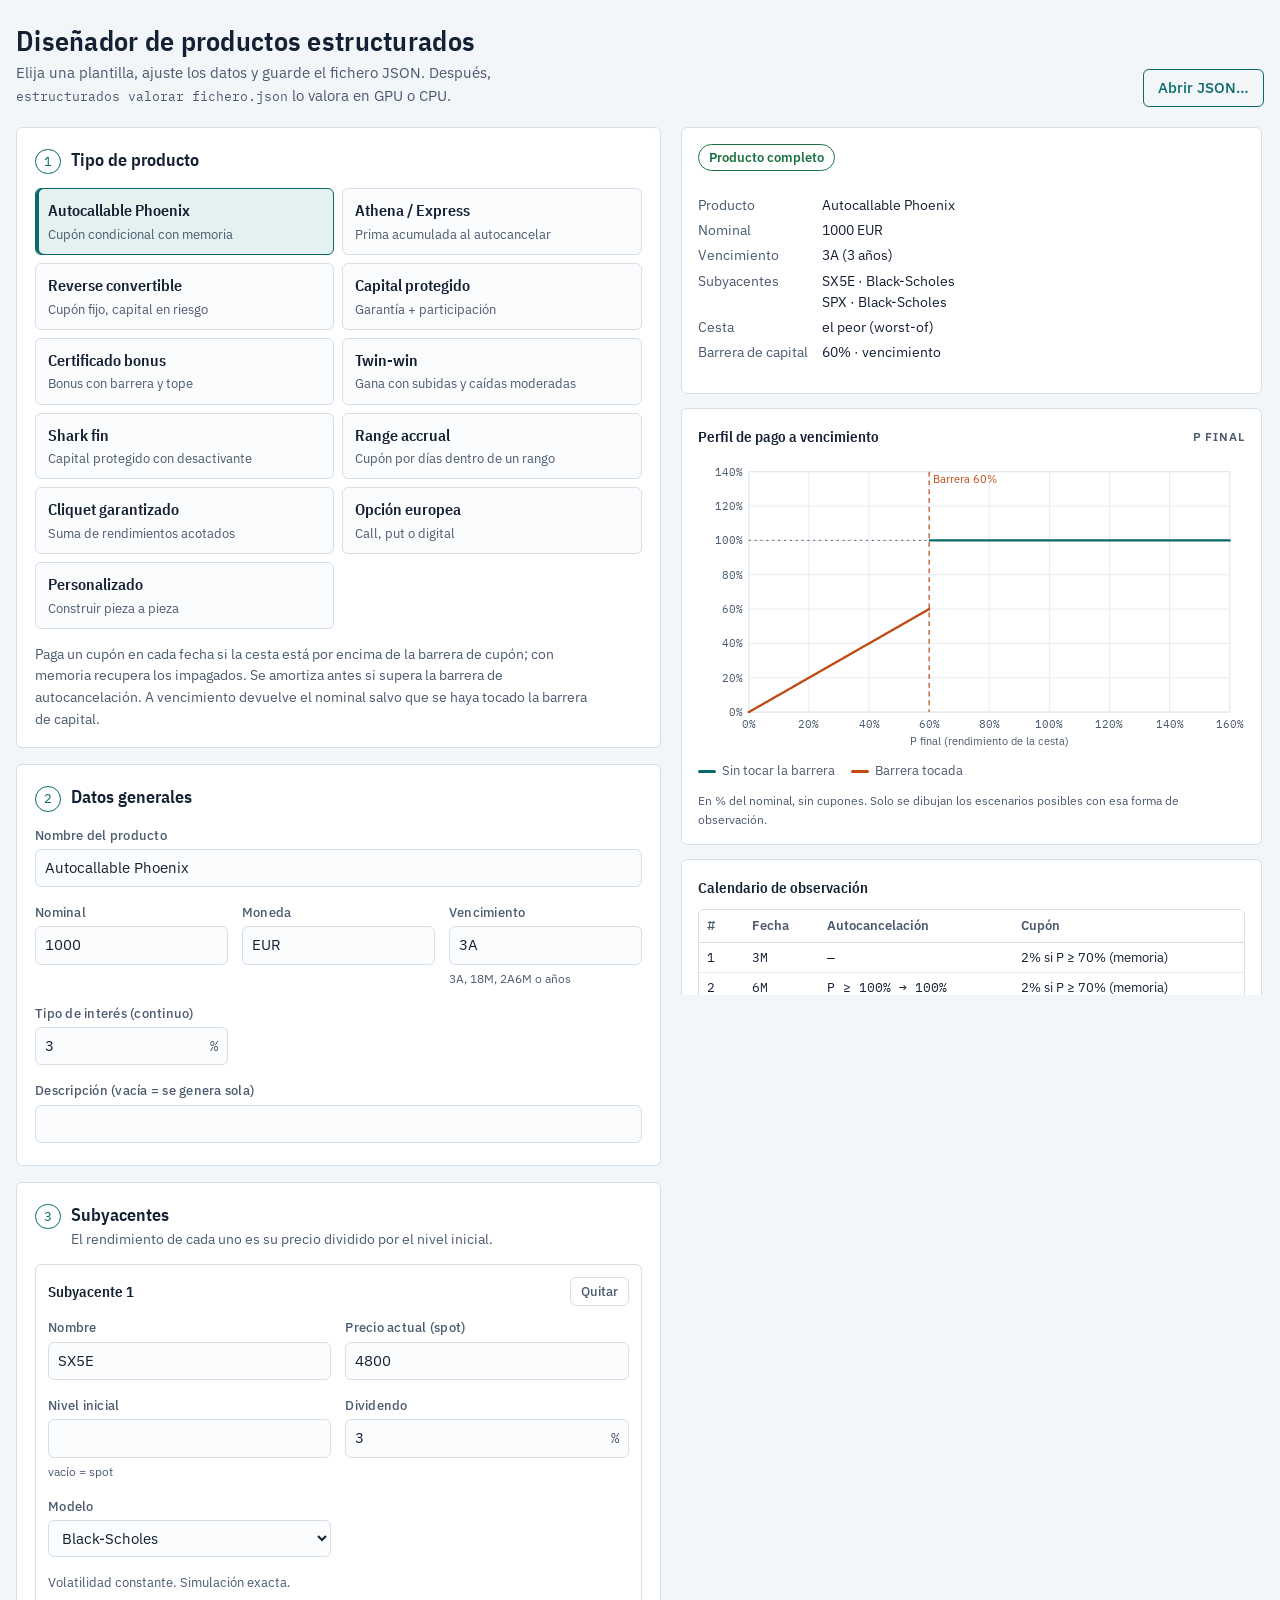
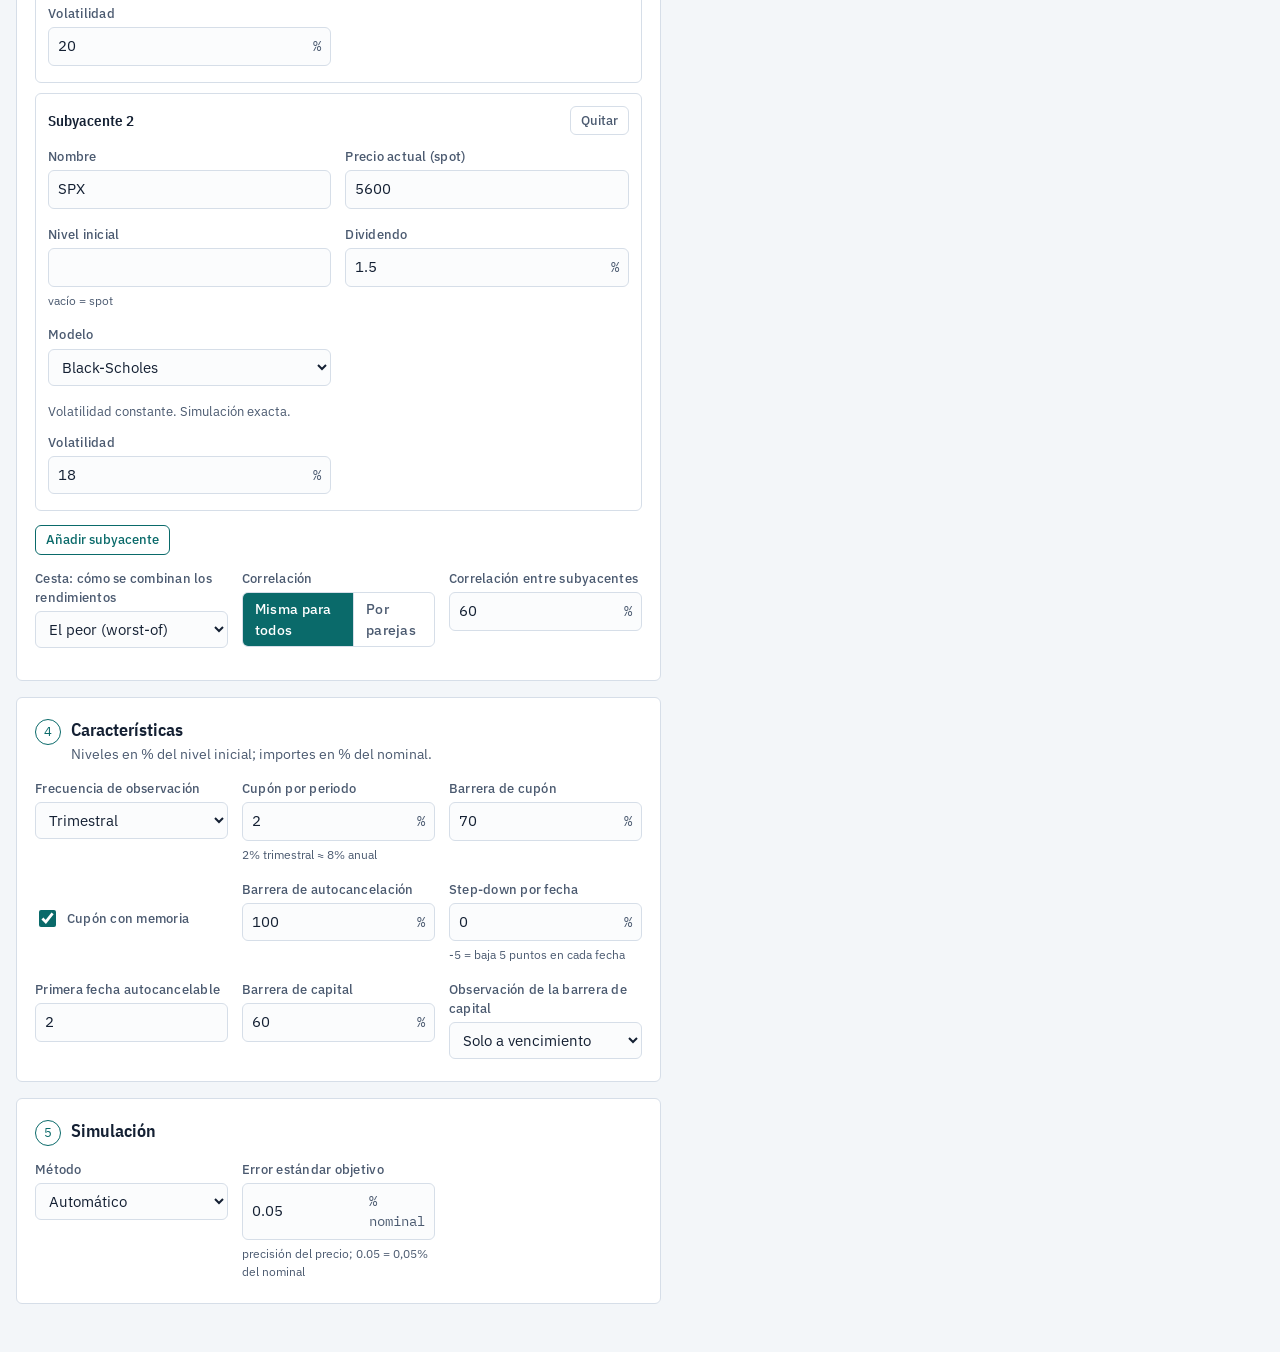
==== herramientas/disenador_productos.html @ 45f85f17 "Añade un diseñador visual de productos estructurados (HTML autocontenido) Formulario por pasos que g" ====
<!doctype html>
<html lang="es">
<head>
<meta charset="utf-8">
<meta name="viewport" content="width=device-width, initial-scale=1, viewport-fit=cover">
<title>Diseñador de estructurados</title>
<meta name="claude:viewport-fit-sides" content="cover">
<link rel="preconnect" href="https://fonts.googleapis.com">
<link rel="preconnect" href="https://fonts.gstatic.com" crossorigin>
<link rel="stylesheet" href="https://fonts.googleapis.com/css2?family=IBM+Plex+Mono:wght@400;500&family=IBM+Plex+Sans+Condensed:wght@500;600&family=IBM+Plex+Sans:ital,wght@0,400;0,500;0,600;1,400&display=swap">
<style>
/* Layout: mesa de estructuración — el formulario va por pasos a la izquierda y la
   ficha del producto (estado, perfil de pago, calendario, JSON) se mantiene fija a
   la derecha; en móvil la ficha queda debajo. */
:root {
  --papel: #f3f6f9;          /* fondo de la página */
  --hoja: #ffffff;           /* paneles */
  --campo: #fbfcfd;          /* fondo de los campos */
  --tinta: #142033;          /* texto principal */
  --tinta-2: #4b5a70;        /* texto secundario */
  --regla: #d6dee8;          /* bordes y líneas */
  --cuadricula: #e7ecf2;     /* papel milimetrado del gráfico */
  --acento: #0a6a6a;         /* verde petróleo: acciones y escenario protegido */
  --acento-suave: #e3f1f0;
  --acento-tinta: #ffffff;
  --tocada: #c24a12;         /* escenario con barrera tocada */
  --ok: #1d7344;
  --aviso: #8f5b00;
  --error: #b42318;
  --error-suave: #fdecea;
  --fuente-titulo: "IBM Plex Sans Condensed", "Arial Narrow", "Roboto Condensed", system-ui, sans-serif;
  --fuente-texto: "IBM Plex Sans", system-ui, -apple-system, "Segoe UI", Roboto, sans-serif;
  --fuente-datos: "IBM Plex Mono", ui-monospace, SFMono-Regular, Menlo, Consolas, monospace;
  --radio: 6px;
}
@media (prefers-color-scheme: dark) {
  :root:not([data-theme="light"]) {
    --papel: #0e141d; --hoja: #151d29; --campo: #111824; --tinta: #e4eaf2; --tinta-2: #9aa7b9;
    --regla: #283447; --cuadricula: #1d2735; --acento: #45b3aa; --acento-suave: #12302f; --acento-tinta: #062120;
    --tocada: #f0875a; --ok: #53c28b; --aviso: #e2aa45; --error: #f2786d; --error-suave: #3a1916;
    color-scheme: dark;
  }
}
:root[data-theme="dark"] {
  --papel: #0e141d; --hoja: #151d29; --campo: #111824; --tinta: #e4eaf2; --tinta-2: #9aa7b9;
  --regla: #283447; --cuadricula: #1d2735; --acento: #45b3aa; --acento-suave: #12302f; --acento-tinta: #062120;
  --tocada: #f0875a; --ok: #53c28b; --aviso: #e2aa45; --error: #f2786d; --error-suave: #3a1916;
  color-scheme: dark;
}

* { box-sizing: border-box; }
[hidden] { display: none !important; }
body {
  margin: 0;
  background: var(--papel);
  color: var(--tinta);
  font: 15px/1.5 var(--fuente-texto);
}
.marco {
  max-width: 1320px;
  margin: 0 auto;
  padding-block: 20px 48px;
  padding-left: max(16px, env(safe-area-inset-left, 0px));
  padding-right: max(16px, env(safe-area-inset-right, 0px));
}
h1, h2, h3 { font-family: var(--fuente-titulo); text-wrap: balance; margin: 0; }
h1 { font-size: 1.75rem; font-weight: 600; letter-spacing: 0.01em; }
h2 { font-size: 1.15rem; font-weight: 600; }
h3 { font-size: 0.95rem; font-weight: 600; }
p { margin: 0; }
a { color: var(--acento); }
button, input, select, textarea { font: inherit; color: inherit; }
:focus-visible { outline: 2px solid var(--acento); outline-offset: 2px; }

.cabecera { display: flex; flex-wrap: wrap; align-items: flex-end; justify-content: space-between; gap: 12px 24px; margin-bottom: 20px; }
.cabecera .lema { color: var(--tinta-2); max-width: 62ch; }
.cabecera .acciones { display: flex; flex-wrap: wrap; gap: 8px; }

.mesa { display: grid; grid-template-columns: minmax(0, 1.05fr) minmax(0, 0.95fr); gap: 20px; align-items: start; }
@media (max-width: 980px) { .mesa { grid-template-columns: minmax(0, 1fr); } }

/* ---------- Formulario ---------- */
.formulario { display: flex; flex-direction: column; gap: 16px; min-width: 0; }
.paso { background: var(--hoja); border: 1px solid var(--regla); border-radius: var(--radio); padding: 18px; display: flex; flex-direction: column; gap: 14px; min-width: 0; }
.paso > header { display: flex; align-items: baseline; gap: 10px; }
.paso .num { font-family: var(--fuente-datos); font-size: 0.8rem; color: var(--acento); border: 1px solid var(--acento); border-radius: 999px; min-width: 1.6rem; height: 1.6rem; display: inline-flex; align-items: center; justify-content: center; flex: none; }
.paso header p { color: var(--tinta-2); font-size: 0.88rem; }

.rejilla { display: grid; grid-template-columns: repeat(auto-fill, minmax(190px, 1fr)); gap: 12px 14px; }
.campo { display: flex; flex-direction: column; gap: 4px; min-width: 0; }
.campo label, .campo .etq { font-size: 0.8rem; font-weight: 500; color: var(--tinta-2); letter-spacing: 0.02em; }
.campo.ancho { grid-column: 1 / -1; }
.entrada { display: flex; align-items: stretch; border: 1px solid var(--regla); border-radius: var(--radio); background: var(--campo); }
.entrada:focus-within { border-color: var(--acento); }
.entrada input, .entrada select { border: 0; background: transparent; padding: 7px 9px; width: 100%; min-width: 0; outline: none; }
.entrada .sufijo { padding: 7px 9px 7px 0; color: var(--tinta-2); font-family: var(--fuente-datos); font-size: 0.85rem; display: flex; align-items: center; }
.entrada input { font-variant-numeric: tabular-nums; }
.campo.mal .entrada { border-color: var(--error); background: var(--error-suave); }
.campo .ayuda { font-size: 0.78rem; color: var(--tinta-2); }
.campo .fallo { font-size: 0.78rem; color: var(--error); }
textarea { border: 1px solid var(--regla); border-radius: var(--radio); background: var(--campo); padding: 7px 9px; resize: vertical; min-height: 3.2em; width: 100%; }
.casilla { display: flex; align-items: center; gap: 8px; font-size: 0.9rem; padding-top: 4px; }
.casilla input { width: 1.05rem; height: 1.05rem; accent-color: var(--acento); }

/* selector de plantillas */
.plantillas { display: grid; grid-template-columns: repeat(auto-fill, minmax(200px, 1fr)); gap: 8px; }
.plantilla { position: relative; display: flex; flex-direction: column; gap: 2px; padding: 10px 12px; border: 1px solid var(--regla); border-radius: var(--radio); background: var(--campo); cursor: pointer; }
.plantilla input { position: absolute; opacity: 0; pointer-events: none; }
.plantilla strong { font-family: var(--fuente-titulo); font-weight: 600; font-size: 0.98rem; }
.plantilla span { font-size: 0.8rem; color: var(--tinta-2); }
.plantilla:has(input:checked) { border-color: var(--acento); background: var(--acento-suave); box-shadow: inset 3px 0 0 var(--acento); }
.plantilla:has(input:focus-visible) { outline: 2px solid var(--acento); outline-offset: 2px; }
.descripcion-plantilla { font-size: 0.9rem; color: var(--tinta-2); max-width: 70ch; }

/* subyacentes */
.subyacente { border: 1px solid var(--regla); border-radius: var(--radio); padding: 12px; display: flex; flex-direction: column; gap: 12px; }
.subyacente > .titulo { display: flex; align-items: center; justify-content: space-between; gap: 8px; }
.subyacente .modelo-desc { font-size: 0.8rem; color: var(--tinta-2); }
.lista { display: flex; flex-direction: column; gap: 10px; }
.matriz { overflow-x: auto; }
.matriz table { border-collapse: collapse; font-size: 0.85rem; }
.matriz th, .matriz td { padding: 4px 6px; text-align: center; font-family: var(--fuente-datos); font-weight: 400; }
.matriz th { color: var(--tinta-2); }
.matriz input { width: 4.8rem; text-align: right; border: 1px solid var(--regla); border-radius: var(--radio); background: var(--campo); padding: 4px 6px; font-variant-numeric: tabular-nums; }
.matriz td.diag { color: var(--tinta-2); }
.segmentos { display: inline-flex; border: 1px solid var(--regla); border-radius: var(--radio); overflow: hidden; }
.segmentos label { padding: 6px 12px; font-size: 0.85rem; cursor: pointer; border-right: 1px solid var(--regla); }
.segmentos label:last-child { border-right: 0; }
.segmentos input { position: absolute; opacity: 0; pointer-events: none; }
.segmentos label:has(input:checked) { background: var(--acento); color: var(--acento-tinta); }
.segmentos label:has(input:focus-visible) { outline: 2px solid var(--acento); outline-offset: -2px; }

.bloque-pers { border: 1px dashed var(--regla); border-radius: var(--radio); padding: 12px; display: flex; flex-direction: column; gap: 10px; }
.bloque-pers > .titulo { display: flex; justify-content: space-between; align-items: center; gap: 8px; }

/* botones */
.boton { display: inline-flex; align-items: center; gap: 6px; padding: 7px 14px; border-radius: var(--radio); border: 1px solid var(--acento); background: var(--acento); color: var(--acento-tinta); font-weight: 500; cursor: pointer; }
.boton:hover { filter: brightness(1.08); }
.boton.secundario { background: transparent; color: var(--acento); }
.boton.pequeno { padding: 4px 10px; font-size: 0.82rem; }
.boton.quitar { border-color: var(--regla); background: transparent; color: var(--tinta-2); }
.boton.quitar:hover { color: var(--error); border-color: var(--error); }
.boton:disabled { opacity: 0.45; cursor: not-allowed; }

/* ---------- Ficha ---------- */
.ficha { position: sticky; top: calc(env(safe-area-inset-top, 0px) + 16px); display: flex; flex-direction: column; gap: 14px; min-width: 0; max-height: calc(100vh - 32px); overflow-y: auto; padding-right: 2px; }
@media (max-width: 980px) { .ficha { position: static; max-height: none; overflow: visible; } }
.panel { background: var(--hoja); border: 1px solid var(--regla); border-radius: var(--radio); padding: 16px; display: flex; flex-direction: column; gap: 10px; min-width: 0; }
.estado { display: flex; align-items: flex-start; gap: 10px; }
.chip { display: inline-flex; align-items: center; gap: 6px; border-radius: 999px; padding: 3px 10px; font-size: 0.8rem; font-weight: 600; white-space: nowrap; border: 1px solid currentColor; }
.chip.ok { color: var(--ok); }
.chip.mal { color: var(--error); }
.estado ul { margin: 6px 0 0; padding-left: 18px; font-size: 0.85rem; color: var(--error); }
.estado ul.avisos { color: var(--aviso); }
.resumen { display: grid; grid-template-columns: auto minmax(0, 1fr); gap: 4px 14px; font-size: 0.88rem; }
.resumen dt { color: var(--tinta-2); }
.resumen dd { margin: 0; min-width: 0; overflow-wrap: anywhere; }
.etiqueta-mini { font-size: 0.72rem; letter-spacing: 0.08em; text-transform: uppercase; color: var(--tinta-2); font-weight: 600; }
.leyenda { display: flex; flex-wrap: wrap; gap: 6px 16px; font-size: 0.82rem; color: var(--tinta-2); }
.leyenda i { display: inline-block; width: 18px; height: 3px; border-radius: 2px; vertical-align: middle; margin-right: 6px; }
.grafico svg { width: 100%; height: auto; display: block; }
.nota { font-size: 0.78rem; color: var(--tinta-2); }
.tabla { overflow-x: auto; max-height: 300px; overflow-y: auto; border: 1px solid var(--regla); border-radius: var(--radio); }
.tabla table { border-collapse: collapse; width: 100%; font-size: 0.82rem; }
.tabla th { position: sticky; top: 0; background: var(--hoja); text-align: left; font-weight: 600; color: var(--tinta-2); padding: 6px 8px; border-bottom: 1px solid var(--regla); white-space: nowrap; }
.tabla td { padding: 5px 8px; border-bottom: 1px solid var(--cuadricula); font-variant-numeric: tabular-nums; white-space: nowrap; }
.tabla td.num { font-family: var(--fuente-datos); }
.json-cab { display: flex; flex-wrap: wrap; justify-content: space-between; align-items: center; gap: 8px; }
.json-cab .acciones { display: flex; flex-wrap: wrap; gap: 6px; }
pre.json { margin: 0; max-height: 360px; overflow: auto; background: var(--campo); border: 1px solid var(--regla); border-radius: var(--radio); padding: 10px 12px; font: 0.78rem/1.5 var(--fuente-datos); white-space: pre; }
.aviso-accion { font-size: 0.82rem; min-height: 1.2em; }
.aviso-accion.ok { color: var(--ok); }
.aviso-accion.mal { color: var(--error); }
code { font-family: var(--fuente-datos); font-size: 0.88em; }
@media (prefers-reduced-motion: no-preference) { .boton { transition: filter 0.15s; } }
</style>
</head>
<body>
<div class="marco">
  <header class="cabecera">
    <div>
      <h1>Diseñador de productos estructurados</h1>
      <p class="lema">Elija una plantilla, ajuste los datos y guarde el fichero JSON. Después, <code>estructurados valorar fichero.json</code> lo valora en GPU o CPU.</p>
    </div>
    <div class="acciones">
      <label class="boton secundario" for="importar">Abrir JSON…</label>
      <input id="importar" type="file" accept=".json,application/json" hidden>
    </div>
  </header>

  <main class="mesa">
    <form class="formulario" id="formulario" novalidate>
      <section class="paso" aria-labelledby="t-paso1">
        <header><span class="num">1</span><div><h2 id="t-paso1">Tipo de producto</h2></div></header>
        <div class="plantillas" id="plantillas" role="radiogroup" aria-labelledby="t-paso1"></div>
        <p class="descripcion-plantilla" id="descripcion-plantilla"></p>
      </section>

      <section class="paso" aria-labelledby="t-paso2">
        <header><span class="num">2</span><div><h2 id="t-paso2">Datos generales</h2></div></header>
        <div class="rejilla" id="general"></div>
      </section>

      <section class="paso" aria-labelledby="t-paso3">
        <header><span class="num">3</span><div><h2 id="t-paso3">Subyacentes</h2><p>El rendimiento de cada uno es su precio dividido por el nivel inicial.</p></div></header>
        <div class="lista" id="subyacentes"></div>
        <div><button type="button" class="boton secundario pequeno" id="anadir-subyacente">Añadir subyacente</button></div>
        <div id="correlacion" class="lista"></div>
      </section>

      <section class="paso" aria-labelledby="t-paso4">
        <header><span class="num">4</span><div><h2 id="t-paso4">Características</h2><p id="t-paso4-sub">Niveles en % del nivel inicial; importes en % del nominal.</p></div></header>
        <div id="caracteristicas" class="lista"></div>
      </section>

      <section class="paso" aria-labelledby="t-paso5">
        <header><span class="num">5</span><div><h2 id="t-paso5">Simulación</h2></div></header>
        <div class="rejilla" id="simulacion"></div>
      </section>
    </form>

    <aside class="ficha" aria-label="Ficha del producto">
      <section class="panel">
        <div class="estado" id="estado"></div>
        <dl class="resumen" id="resumen"></dl>
      </section>
      <section class="panel grafico">
        <div class="json-cab"><h3>Perfil de pago a vencimiento</h3><span class="etiqueta-mini" id="eje-p">P final</span></div>
        <div id="perfil"></div>
        <div class="leyenda" id="leyenda"></div>
        <p class="nota" id="nota-perfil"></p>
      </section>
      <section class="panel">
        <h3>Calendario de observación</h3>
        <div class="tabla" id="calendario"></div>
      </section>
      <section class="panel">
        <div class="json-cab">
          <h3>Fichero del producto</h3>
          <div class="acciones">
            <button type="button" class="boton pequeno" id="guardar">Guardar .json</button>
            <button type="button" class="boton secundario pequeno" id="copiar">Copiar</button>
          </div>
        </div>
        <p class="aviso-accion" id="aviso-accion" role="status"></p>
        <pre class="json" id="json" tabindex="0" aria-label="Contenido JSON del producto"></pre>
      </section>
    </aside>
  </main>
</div>

<script>
(() => {
'use strict';

// ======================================================================
// Utilidades
// ======================================================================
const $ = (s, r = document) => r.querySelector(s);
const esc = s => String(s).replace(/[&<>"']/g, c => ({'&':'&amp;','<':'&lt;','>':'&gt;','"':'&quot;',"'":'&#39;'}[c]));
function num(x) {                       // número legible sin ceros sobrantes
  if (!Number.isFinite(x)) return '';
  const r = Math.round(x * 1e8) / 1e8;
  return String(Object.is(r, -0) ? 0 : r);
}
const pct = x => num(x) + '%';         // 70 -> "70%"
function leerNumero(txt) {             // admite coma decimal
  const s = String(txt ?? '').trim().replace(/\s/g, '').replace(',', '.');
  if (!/^[-+]?(\d+\.?\d*|\.\d+)(e[-+]?\d+)?$/i.test(s)) return NaN;
  return parseFloat(s);
}
function leerPlazo(txt) {               // "3A", "18M", "2A6M", "26S", "90D" o años
  const s = String(txt ?? '').trim().toLowerCase().replace(',', '.');
  if (!s) return NaN;
  const n = leerNumero(s);
  if (Number.isFinite(n)) return n;
  const re = /(\d+(?:\.\d+)?)\s*([a-zñ]+)/g;
  let total = 0, m, consumido = '';
  while ((m = re.exec(s)) !== null) {
    const v = parseFloat(m[1]), u = m[2][0];
    if (u === 'a' || u === 'y') total += v;
    else if (u === 'm') total += v / 12;
    else if (u === 's' || u === 'w') total += v * 7 / 365;
    else if (u === 'd') total += v / 365;
    else return NaN;
    consumido += m[0];
  }
  if (consumido.replace(/\s/g, '') !== s.replace(/\s/g, '')) return NaN;
  return total > 0 ? total : NaN;
}
function etiquetaPlazo(t) {
  const meses = t * 12, m = Math.round(meses);
  if (Math.abs(meses - m) < 1e-6 && m > 0) {
    const a = Math.floor(m / 12), r = m % 12;
    return (a ? a + 'A' : '') + (r ? r + 'M' : '');
  }
  return 't=' + num(Math.round(t * 1e4) / 1e4);
}
const FRECUENCIAS = [['mensual', 12], ['bimestral', 6], ['trimestral', 4], ['cuatrimestral', 3], ['semestral', 2], ['anual', 1]];
const frecuenciaPorAnio = f => (FRECUENCIAS.find(x => x[0] === f) || [null, 0])[1];
const OBSERVACIONES = [
  ['vencimiento', 'Solo a vencimiento'],
  ['fechas', 'En cada fecha de observación'],
  ['diaria', 'Diaria (cierres)'],
  ['continua', 'Continua (americana)'],
];
function nombreFichero(nombre) {
  const s = String(nombre || 'producto').normalize('NFD').replace(/[̀-ͯ]/g, '')
    .toLowerCase().replace(/[^a-z0-9]+/g, '_').replace(/^_+|_+$/g, '').slice(0, 60);
  return (s || 'producto') + '.json';
}

// ======================================================================
// Catálogo de modelos (mismo que `estructurados modelos`)
// ======================================================================
const MODELOS = [
  { clave: 'black_scholes', nombre: 'Black-Scholes', desc: 'Volatilidad constante. Simulación exacta.',
    params: [{ k: 'volatilidad', t: 'Volatilidad', pct: true, def: 20, min: 0, max: 500 }] },
  { clave: 'heston', nombre: 'Heston', desc: 'Volatilidad estocástica con reversión a la media (sonrisa y skew).',
    params: [
      { k: 'vol_inicial', t: 'Volatilidad inicial √v0', pct: true, def: 20, min: 0, max: 500 },
      { k: 'kappa', t: 'Reversión κ', def: 1.5, min: 0, max: 50, abierto: true },
      { k: 'vol_largo_plazo', t: 'Volatilidad de largo plazo √θ', pct: true, def: 20, min: 0, max: 500, abierto: true },
      { k: 'xi', t: 'Vol de la varianza ξ', def: 0.5, min: 0, max: 10, abierto: true },
      { k: 'rho', t: 'Correlación precio-vol ρ', def: -0.7, min: -1, max: 1 }] },
  { clave: 'merton', nombre: 'Merton', desc: 'Black-Scholes más saltos lognormales (caídas bruscas). Simulación exacta.',
    params: [
      { k: 'volatilidad', t: 'Volatilidad difusiva', pct: true, def: 15, min: 0, max: 500 },
      { k: 'lambda', t: 'Saltos por año λ', def: 0.5, min: 0, max: 100 },
      { k: 'media_salto', t: 'Media del log-salto', def: -0.1, min: -5, max: 5, ayuda: '-0.10 ≈ caída media del 9.5%' },
      { k: 'vol_salto', t: 'Desv. típica del log-salto', def: 0.15, min: 0, max: 5 }] },
  { clave: 'bates', nombre: 'Bates', desc: 'Heston más saltos de Merton.',
    params: [
      { k: 'vol_inicial', t: 'Volatilidad inicial √v0', pct: true, def: 20, min: 0, max: 500 },
      { k: 'kappa', t: 'Reversión κ', def: 1.5, min: 0, max: 50, abierto: true },
      { k: 'vol_largo_plazo', t: 'Volatilidad de largo plazo √θ', pct: true, def: 20, min: 0, max: 500, abierto: true },
      { k: 'xi', t: 'Vol de la varianza ξ', def: 0.5, min: 0, max: 10, abierto: true },
      { k: 'rho', t: 'Correlación precio-vol ρ', def: -0.7, min: -1, max: 1 },
      { k: 'lambda', t: 'Saltos por año λ', def: 0.5, min: 0, max: 100 },
      { k: 'media_salto', t: 'Media del log-salto', def: -0.1, min: -5, max: 5 },
      { k: 'vol_salto', t: 'Desv. típica del log-salto', def: 0.15, min: 0, max: 5 }] },
  { clave: 'vol_local', nombre: 'Volatilidad local', desc: 'σ(S,t) = σ0·e^(-αt)·(S/S0)^(β-1): β<1 da skew (tipo CEV).',
    params: [
      { k: 'sigma0', t: 'Volatilidad en el spot σ0', pct: true, def: 20, min: 0, max: 500, abierto: true },
      { k: 'alpha', t: 'Decaimiento temporal α', def: 0, min: -10, max: 10 },
      { k: 'beta', t: 'Elasticidad β', def: 0.7, min: -2, max: 3, ayuda: '1 = Black-Scholes' }] },
  { clave: 'sabr', nombre: 'SABR', desc: 'Volatilidad estocástica con elasticidad β, sobre el forward.',
    params: [
      { k: 'alpha', t: 'Volatilidad inicial α', pct: true, def: 20, min: 0, max: 500, abierto: true },
      { k: 'beta', t: 'Elasticidad β', def: 0.7, min: 0, max: 1 },
      { k: 'nu', t: 'Vol de la vol ν', def: 0.4, min: 0, max: 10 },
      { k: 'rho', t: 'Correlación precio-vol ρ', def: -0.5, min: -1, max: 1 }] },
  { clave: 'nig', nombre: 'NIG', desc: 'Lévy de saltos puros: colas gruesas y asimetría. Simulación exacta.',
    params: [
      { k: 'sigma', t: 'Volatilidad σ', pct: true, def: 20, min: 0, max: 500, abierto: true },
      { k: 'theta', t: 'Asimetría θ', def: -0.1, min: -5, max: 5, ayuda: 'negativa = skew bajista' },
      { k: 'kappa', t: 'Curtosis κ', def: 0.2, min: 0, max: 20, abierto: true }] },
];
const modelo = clave => MODELOS.find(m => m.clave === clave) || MODELOS[0];
function paramsPorDefecto(clave, vol) {
  const p = {};
  for (const d of modelo(clave).params) p[d.k] = (d.pct && vol != null && /vol|sigma|alpha/.test(d.k) && d.k !== 'vol_largo_plazo') ? vol : d.def;
  return p;
}

// ======================================================================
// Plantillas (mismas que `estructurados plantillas`)
// ======================================================================
const DOS = [{ nombre: 'SX5E', spot: 4800, div: 3, vol: 20 }, { nombre: 'SPX', spot: 5600, div: 1.5, vol: 18 }];
const UNO = [{ nombre: 'SX5E', spot: 4800, div: 3, vol: 20 }];
const capital = (imp = 100, cond) => cond ? { tipo: 'fijo', importe: pct(imp), condicion: cond } : { tipo: 'fijo', importe: pct(imp) };
const perdida = (strike, conBarrera) => conBarrera
  ? { tipo: 'put_vendida', strike: pct(strike), condicion: 'barrera_tocada' }
  : { tipo: 'put_vendida', strike: pct(strike) };

const PLANTILLAS = [
  { id: 'phoenix', titulo: 'Autocallable Phoenix', sub: 'Cupón condicional con memoria', subs: DOS, venc: '3A',
    desc: 'Paga un cupón en cada fecha si la cesta está por encima de la barrera de cupón; con memoria recupera los impagados. Se amortiza antes si supera la barrera de autocancelación. A vencimiento devuelve el nominal salvo que se haya tocado la barrera de capital.',
    preguntas: [
      { k: 'frecuencia', t: 'Frecuencia de observación', tipo: 'frec', def: 'trimestral' },
      { k: 'cupon', t: 'Cupón por periodo', tipo: 'pct', def: 2, min: 0, max: 100, ayuda: '2% trimestral ≈ 8% anual' },
      { k: 'barrera_cupon', t: 'Barrera de cupón', tipo: 'pct', def: 70, min: 0, max: 1000, abierto: true },
      { k: 'memoria', t: 'Cupón con memoria', tipo: 'sino', def: true },
      { k: 'barrera_autocall', t: 'Barrera de autocancelación', tipo: 'pct', def: 100, min: 0, max: 1000, abierto: true },
      { k: 'escalon', t: 'Step-down por fecha', tipo: 'pct', def: 0, min: -100, max: 100, ayuda: '-5 = baja 5 puntos en cada fecha' },
      { k: 'desde', t: 'Primera fecha autocancelable', tipo: 'entero', def: 2, min: 1 },
      { k: 'barrera_capital', t: 'Barrera de capital', tipo: 'pct', def: 60, min: 0, max: 1000, abierto: true },
      { k: 'obs_capital', t: 'Observación de la barrera de capital', tipo: 'obs', def: 'vencimiento' }],
    construir: r => ({
      observaciones: { frecuencia: r.frecuencia },
      cupones: { tipo: 'condicional', importe: pct(r.cupon), barrera: pct(r.barrera_cupon), memoria: r.memoria },
      autocancelacion: Object.assign({ barrera: pct(r.barrera_autocall) }, r.escalon ? { escalon: pct(r.escalon) } : {}, { desde: r.desde }),
      barrera_capital: { nivel: pct(r.barrera_capital), observacion: r.obs_capital },
      amortizacion_final: [capital(), perdida(100, true)] }),
    describir: r => `Cupón condicional del ${pct(r.cupon)} ${r.frecuencia} (barrera ${pct(r.barrera_cupon)}, ${r.memoria ? 'con' : 'sin'} memoria); autocancelable si P ≥ ${pct(r.barrera_autocall)} desde la observación ${r.desde}; barrera de capital del ${pct(r.barrera_capital)} (${r.obs_capital}).` },
  { id: 'athena', titulo: 'Athena / Express', sub: 'Prima acumulada al autocancelar', subs: DOS, venc: '3A',
    desc: 'Sin cupones periódicos: si en una fecha la cesta supera la barrera de autocancelación, amortiza el nominal más una prima por cada periodo transcurrido. A vencimiento, como el Phoenix.',
    preguntas: [
      { k: 'frecuencia', t: 'Frecuencia de observación', tipo: 'frec', def: 'semestral' },
      { k: 'prima', t: 'Prima por periodo transcurrido', tipo: 'pct', def: 4, min: 0, max: 100 },
      { k: 'barrera_autocall', t: 'Barrera de autocancelación', tipo: 'pct', def: 100, min: 0, max: 1000, abierto: true },
      { k: 'escalon', t: 'Step-down por fecha', tipo: 'pct', def: 0, min: -100, max: 100 },
      { k: 'desde', t: 'Primera fecha autocancelable', tipo: 'entero', def: 1, min: 1 },
      { k: 'barrera_capital', t: 'Barrera de capital', tipo: 'pct', def: 60, min: 0, max: 1000, abierto: true },
      { k: 'obs_capital', t: 'Observación de la barrera de capital', tipo: 'obs', def: 'vencimiento' }],
    construir: r => ({
      observaciones: { frecuencia: r.frecuencia },
      autocancelacion: Object.assign({ barrera: pct(r.barrera_autocall) }, r.escalon ? { escalon: pct(r.escalon) } : {},
        { desde: r.desde, prima: pct(r.prima), acumulativa: true }),
      barrera_capital: { nivel: pct(r.barrera_capital), observacion: r.obs_capital },
      amortizacion_final: [capital(), perdida(100, true)] }),
    describir: r => `Autocancelable ${r.frecuencia} si P ≥ ${pct(r.barrera_autocall)} pagando una prima acumulada del ${pct(r.prima)} por periodo; barrera de capital del ${pct(r.barrera_capital)} (${r.obs_capital}).` },
  { id: 'reverse_convertible', titulo: 'Reverse convertible', sub: 'Cupón fijo, capital en riesgo', subs: UNO, venc: '1A',
    desc: 'Cupón fijo pase lo que pase. A vencimiento devuelve el nominal si no se ha tocado la barrera (o si no hay barrera y P está sobre el strike); si no, se recibe P/strike del nominal.',
    preguntas: [
      { k: 'frecuencia', t: 'Frecuencia de pago del cupón', tipo: 'frec', def: 'anual' },
      { k: 'tasa', t: 'Cupón fijo anual', tipo: 'pct', def: 8, min: 0, max: 100 },
      { k: 'strike', t: 'Strike', tipo: 'pct', def: 100, min: 0, max: 1000, abierto: true },
      { k: 'con_barrera', t: 'Con barrera de capital', tipo: 'sino', def: true },
      { k: 'barrera', t: 'Barrera de capital', tipo: 'pct', def: 70, min: 0, max: 1000, abierto: true, si: r => r.con_barrera },
      { k: 'obs', t: 'Observación de la barrera', tipo: 'obs', def: 'continua', si: r => r.con_barrera }],
    construir: r => Object.assign(
      { observaciones: { frecuencia: r.frecuencia }, cupones: { tipo: 'fijo', tasa_anual: pct(r.tasa) } },
      r.con_barrera ? { barrera_capital: { nivel: pct(r.barrera), observacion: r.obs } } : {},
      { amortizacion_final: [capital(), perdida(r.strike, r.con_barrera)] }),
    describir: r => `Cupón fijo del ${pct(r.tasa)} anual pagadero de forma ${r.frecuencia}; ` + (r.con_barrera
      ? `si se toca la barrera del ${pct(r.barrera)} (${r.obs}) se recibe P/strike del nominal (strike ${pct(r.strike)}).`
      : `a vencimiento se recibe min(100%, P/strike) del nominal (strike ${pct(r.strike)}).`) },
  { id: 'capital_protegido', titulo: 'Capital protegido', sub: 'Garantía + participación', subs: UNO, venc: '5A',
    desc: 'Garantiza un porcentaje del nominal a vencimiento y añade una participación en la subida, con tope opcional; el rendimiento puede ser el final o la media de varias fechas.',
    preguntas: [
      { k: 'proteccion', t: 'Capital garantizado', tipo: 'pct', def: 100, min: 0, max: 1000 },
      { k: 'participacion', t: 'Participación en la subida', tipo: 'pct', def: 80, min: -1000, max: 1000 },
      { k: 'strike', t: 'Strike de la participación', tipo: 'pct', def: 100, min: 0, max: 1000 },
      { k: 'techo', t: 'Tope del rendimiento P', tipo: 'pctopt', def: '', ayuda: 'vacío = sin tope' },
      { k: 'rendimiento', t: 'Rendimiento final', tipo: 'opc', def: 'final', opciones: [['final', 'Fecha final'], ['medio', 'Media (asiático)']] },
      { k: 'frecuencia', t: 'Frecuencia de la media', tipo: 'frec', def: 'anual', si: r => r.rendimiento === 'medio' }],
    construir: r => {
      const c = { tipo: 'call', strike: pct(r.strike), participacion: pct(r.participacion) };
      if (r.techo !== '') c.techo = pct(r.techo);
      const comp = [capital(r.proteccion), c];
      return r.rendimiento === 'medio'
        ? { observaciones: { frecuencia: r.frecuencia }, amortizacion_final: { rendimiento: 'medio', componentes: comp } }
        : { amortizacion_final: comp }; },
    describir: r => `Garantía del ${pct(r.proteccion)} del nominal más el ${pct(r.participacion)} de la subida por encima del ${pct(r.strike)}` +
      (r.techo !== '' ? ` (rendimiento topado en ${pct(r.techo)})` : '') + (r.rendimiento === 'medio' ? `, sobre la media ${r.frecuencia} del subyacente.` : '.') },
  { id: 'bonus', titulo: 'Certificado bonus', sub: 'Bonus con barrera y tope', subs: UNO, venc: '2A',
    desc: 'Si el subyacente nunca toca la barrera se cobra al menos el bonus (y la subida hasta el tope); si la toca, replica al subyacente hasta el tope.',
    preguntas: [
      { k: 'bonus', t: 'Nivel de bonus', tipo: 'pct', def: 120, min: 0, max: 1000 },
      { k: 'barrera', t: 'Barrera', tipo: 'pct', def: 70, min: 0, max: 1000, abierto: true },
      { k: 'obs', t: 'Observación de la barrera', tipo: 'obs', def: 'continua' },
      { k: 'tope', t: 'Tope del pago', tipo: 'pctopt', def: 150, ayuda: 'vacío = sin tope' }],
    construir: r => {
      const c = { tipo: 'call', strike: pct(r.bonus) }, l = { tipo: 'lineal' };
      if (r.tope !== '') { c.techo = pct(r.tope); l.techo = pct(r.tope); }
      c.condicion = 'barrera_no_tocada'; l.condicion = 'barrera_tocada';
      return { barrera_capital: { nivel: pct(r.barrera), observacion: r.obs },
               amortizacion_final: [capital(r.bonus, 'barrera_no_tocada'), c, l] }; },
    describir: r => `Bonus del ${pct(r.bonus)} si no se toca la barrera del ${pct(r.barrera)} (${r.obs})` + (r.tope !== '' ? `, tope ${pct(r.tope)}.` : '.') },
  { id: 'twin_win', titulo: 'Twin-win', sub: 'Gana con subidas y caídas moderadas', subs: UNO, venc: '3A',
    desc: 'Si no se toca la barrera, a vencimiento se cobra 100% + participación × |P − 100%|; si se toca, replica al subyacente.',
    preguntas: [
      { k: 'alcista', t: 'Participación en la subida', tipo: 'pct', def: 100, min: -1000, max: 1000 },
      { k: 'bajista', t: 'Participación en la caída', tipo: 'pct', def: 100, min: -1000, max: 1000 },
      { k: 'barrera', t: 'Barrera', tipo: 'pct', def: 60, min: 0, max: 1000, abierto: true },
      { k: 'obs', t: 'Observación de la barrera', tipo: 'obs', def: 'continua' },
      { k: 'tope', t: 'Tope del rendimiento P', tipo: 'pctopt', def: '', ayuda: 'vacío = sin tope' }],
    construir: r => {
      const c = { tipo: 'call', participacion: pct(r.alcista) }, l = { tipo: 'lineal' };
      if (r.tope !== '') { c.techo = pct(r.tope); l.techo = pct(r.tope); }
      c.condicion = 'barrera_no_tocada'; l.condicion = 'barrera_tocada';
      return { barrera_capital: { nivel: pct(r.barrera), observacion: r.obs },
               amortizacion_final: [capital(100, 'barrera_no_tocada'), c,
                 { tipo: 'put', participacion: pct(r.bajista), condicion: 'barrera_no_tocada' }, l] }; },
    describir: r => `Twin-win: ${pct(r.alcista)} de la subida y ${pct(r.bajista)} de la caída si no se toca la barrera del ${pct(r.barrera)} (${r.obs}).` },
  { id: 'shark_fin', titulo: 'Shark fin', sub: 'Capital protegido con desactivante', subs: UNO, venc: '1A',
    desc: 'Garantiza el capital y participa en la subida, pero si el subyacente toca la barrera superior la participación desaparece y se cobra un reembolso fijo.',
    preguntas: [
      { k: 'proteccion', t: 'Capital garantizado', tipo: 'pct', def: 100, min: 0, max: 1000 },
      { k: 'participacion', t: 'Participación en la subida', tipo: 'pct', def: 100, min: -1000, max: 1000 },
      { k: 'barrera_ko', t: 'Barrera desactivante', tipo: 'pct', def: 130, min: 0, max: 10000, abierto: true },
      { k: 'obs', t: 'Observación de la desactivante', tipo: 'obs', def: 'continua', sinVencimiento: true },
      { k: 'reembolso', t: 'Reembolso si se desactiva', tipo: 'pct', def: 105, min: 0, max: 10000 }],
    construir: r => ({
      barrera_desactivante: { nivel: pct(r.barrera_ko), observacion: r.obs, importe: pct(r.reembolso), pago: 'vencimiento' },
      amortizacion_final: [capital(r.proteccion), { tipo: 'call', participacion: pct(r.participacion) }] }),
    describir: r => `Garantía del ${pct(r.proteccion)} más el ${pct(r.participacion)} de la subida; si se toca el ${pct(r.barrera_ko)} (${r.obs}) se cobra el ${pct(r.reembolso)} a vencimiento.` },
  { id: 'range_accrual', titulo: 'Range accrual', sub: 'Cupón por días dentro de un rango', subs: UNO, venc: '2A',
    desc: 'El cupón de cada periodo se devenga en proporción a los días en que el subyacente cotiza dentro del rango. Capital protegido a vencimiento.',
    preguntas: [
      { k: 'frecuencia', t: 'Frecuencia de pago', tipo: 'frec', def: 'trimestral' },
      { k: 'tasa', t: 'Cupón anual máximo', tipo: 'pct', def: 6, min: 0, max: 100 },
      { k: 'inferior', t: 'Límite inferior del rango', tipo: 'pct', def: 90, min: 0, max: 1000 },
      { k: 'superior', t: 'Límite superior del rango', tipo: 'pct', def: 110, min: 0, max: 1000 },
      { k: 'proteccion', t: 'Capital garantizado', tipo: 'pct', def: 100, min: 0, max: 1000 }],
    construir: r => ({
      observaciones: { frecuencia: r.frecuencia },
      cupones: { tipo: 'rango', tasa_anual: pct(r.tasa), rango: [pct(r.inferior), pct(r.superior)] },
      amortizacion_final: [capital(r.proteccion)] }),
    describir: r => `Cupón de hasta el ${pct(r.tasa)} anual (${r.frecuencia}) devengado por cada día con P en [${pct(r.inferior)}, ${pct(r.superior)}]; capital garantizado del ${pct(r.proteccion)}.` },
  { id: 'cliquet', titulo: 'Cliquet garantizado', sub: 'Suma de rendimientos acotados', subs: UNO, venc: '5A',
    desc: 'Acumula los rendimientos de cada periodo, cada uno acotado entre un suelo y un techo locales; a vencimiento paga el capital garantizado más la suma con un suelo global.',
    preguntas: [
      { k: 'frecuencia', t: 'Frecuencia de los periodos', tipo: 'frec', def: 'anual' },
      { k: 'techo_local', t: 'Techo de cada rendimiento', tipo: 'pct', def: 8, min: -1000, max: 1000 },
      { k: 'suelo_local', t: 'Suelo de cada rendimiento', tipo: 'pct', def: 0, min: -1000, max: 1000 },
      { k: 'suelo_global', t: 'Suelo de la suma', tipo: 'pct', def: 0, min: -1000, max: 1000 },
      { k: 'techo_global', t: 'Techo de la suma', tipo: 'pctopt', def: '', ayuda: 'vacío = sin techo' },
      { k: 'participacion', t: 'Participación sobre la suma', tipo: 'pct', def: 100, min: -1000, max: 1000 },
      { k: 'proteccion', t: 'Capital garantizado', tipo: 'pct', def: 100, min: 0, max: 1000 }],
    construir: r => {
      const c = { tipo: 'cliquet', participacion: pct(r.participacion), suelo_local: pct(r.suelo_local),
                  techo_local: pct(r.techo_local), suelo_global: pct(r.suelo_global) };
      if (r.techo_global !== '') c.techo_global = pct(r.techo_global);
      return { observaciones: { frecuencia: r.frecuencia }, amortizacion_final: [capital(r.proteccion), c] }; },
    describir: r => `Cliquet ${r.frecuencia} con rendimientos acotados a [${pct(r.suelo_local)}, ${pct(r.techo_local)}], suelo global ${pct(r.suelo_global)}; capital garantizado del ${pct(r.proteccion)}.` },
  { id: 'opcion', titulo: 'Opción europea', sub: 'Call, put o digital', subs: UNO, venc: '1A', nominalEsSpot: true,
    desc: 'Opción europea sobre un subyacente. El nominal se iguala al spot, de modo que el precio es el de una opción sobre una unidad.',
    preguntas: [
      { k: 'tipo_opcion', t: 'Tipo de opción', tipo: 'opc', def: 'call', opciones: [['call', 'Call'], ['put', 'Put'], ['digital_call', 'Digital call'], ['digital_put', 'Digital put']] },
      { k: 'strike', t: 'Strike', tipo: 'pct', def: 100, min: 0, max: 10000 },
      { k: 'importe', t: 'Pago de la digital', tipo: 'pct', def: 100, min: 0, max: 10000, si: r => r.tipo_opcion.startsWith('digital') }],
    construir: r => {
      const t = r.tipo_opcion, b = { tipo: t === 'digital_call' ? 'digital' : t, strike: pct(r.strike) };
      if (t.startsWith('digital')) b.importe = pct(r.importe);
      return { amortizacion_final: [b] }; },
    describir: r => `Opción ${r.tipo_opcion} europea con strike ${pct(r.strike)}.` },
  { id: 'personalizado', titulo: 'Personalizado', sub: 'Construir pieza a pieza', subs: DOS, venc: '3A',
    desc: 'Combine libremente calendario, patas de cupón, autocancelación, barreras y los componentes del pago final.',
    preguntas: [], construir: null, describir: null },
];
const plantilla = id => PLANTILLAS.find(p => p.id === id) || PLANTILLAS[0];

// Componentes del pago final para el modo personalizado
const TIPOS_BLOQUE = [
  ['fijo', 'Importe fijo', ['importe']],
  ['put_vendida', 'Pérdida bajo el strike (put vendida)', ['strike', 'participacion']],
  ['call', 'Participación en la subida (call)', ['strike', 'participacion', 'techo']],
  ['put', 'Participación en la caída (put)', ['strike', 'participacion', 'suelo']],
  ['lineal', 'Réplica del subyacente (lineal)', ['participacion', 'suelo', 'techo']],
  ['digital', 'Digital: paga si P ≥ strike', ['strike', 'importe']],
  ['digital_put', 'Digital: paga si P < strike', ['strike', 'importe']],
  ['cliquet', 'Cliquet', ['participacion', 'suelo_local', 'techo_local', 'suelo_global', 'techo_global']],
];
const CAMPO_BLOQUE = {
  importe: ['Importe', 100], strike: ['Strike', 100], participacion: ['Participación', 100],
  techo: ['Techo de P (vacío = sin)', ''], suelo: ['Suelo de P (vacío = sin)', ''],
  suelo_local: ['Suelo local', 0], techo_local: ['Techo local', 8], suelo_global: ['Suelo global', 0],
  techo_global: ['Techo global (vacío = sin)', ''] };
const OPCIONALES = new Set(['techo', 'suelo', 'techo_global']);

// ======================================================================
// Estado
// ======================================================================
function subyacentesDe(p) {
  return p.subs.map(s => ({ nombre: s.nombre, spot: s.spot, nivel_inicial: '', dividendos: s.div,
                            modelo: 'black_scholes', params: paramsPorDefecto('black_scholes', s.vol) }));
}
function respuestasDe(p) {
  const r = {};
  for (const q of p.preguntas) r[q.k] = q.def;
  return r;
}
function personalizadoInicial() {
  return {
    frecuencia: 'trimestral',
    cupones: [{ tipo: 'condicional', importe: 2, tasa: 5, barrera: 70, memoria: true, inf: 90, sup: 110 }],
    autocall: { activa: true, barrera: 100, escalon: 0, desde: 2, prima: 0, acumulativa: false },
    ki: { activa: true, nivel: 60, observacion: 'vencimiento' },
    ko: { activa: false, nivel: 130, observacion: 'continua', importe: 100, pago: 'vencimiento' },
    rendimiento: 'final',
    bloques: [{ tipo: 'fijo', importe: 100, condicion: 'siempre' },
              { tipo: 'put_vendida', strike: 100, participacion: 100, condicion: 'barrera_tocada' }],
  };
}
function estadoInicial(id) {
  const p = plantilla(id);
  return {
    plantilla: p.id,
    general: { nombre: p.titulo, descripcion: '', nominal: 1000, moneda: 'EUR', vencimiento: p.venc, tipo_interes: 3 },
    subyacentes: subyacentesDe(p),
    subyacentesTocados: false,
    correlacion: { modo: 'comun', comun: 60, parejas: {} },
    cesta: 'peor',
    resp: respuestasDe(p),
    pers: personalizadoInicial(),
    simulacion: { metodo: 'auto', error: 0.05 },
  };
}
let estado = estadoInicial('phoenix');
let errores = new Map();   // ruta del campo -> mensaje

// ======================================================================
// Construcción de controles
// ======================================================================
// Cada control lleva data-ruta (dónde se guarda en `estado`) y data-tipo
// (cómo se interpreta). Los valores se guardan como texto mientras se
// escriben y se interpretan al generar el JSON y al validar.
function campo({ ruta, etiqueta, tipo = 'txt', valor, sufijo, ayuda, opciones, ancho, deshabilitado, estructural }) {
  const id = 'c-' + ruta.replace(/[^a-zA-Z0-9]+/g, '-');
  const attrs = `id="${id}" data-ruta="${esc(ruta)}" data-tipo="${tipo}"${estructural ? ' data-estructural="1"' : ''}${deshabilitado ? ' disabled' : ''}`;
  let control;
  if (tipo === 'sel') {
    control = `<div class="entrada"><select ${attrs}>` +
      opciones.map(([v, t]) => `<option value="${esc(v)}"${String(v) === String(valor) ? ' selected' : ''}>${esc(t)}</option>`).join('') +
      `</select></div>`;
  } else if (tipo === 'bool') {
    return `<div class="campo${ancho ? ' ancho' : ''}" data-campo="${esc(ruta)}"><span class="etq">&nbsp;</span>` +
      `<label class="casilla"><input type="checkbox" ${attrs}${valor ? ' checked' : ''}> ${esc(etiqueta)}</label>` +
      (ayuda ? `<span class="ayuda">${esc(ayuda)}</span>` : '') + `<span class="fallo" data-fallo="${esc(ruta)}"></span></div>`;
  } else {
    const modo = (tipo === 'num' || tipo === 'pct' || tipo === 'pctopt' || tipo === 'ent') ? ' inputmode="decimal"' : '';
    control = `<div class="entrada"><input type="text" autocomplete="off" spellcheck="false"${modo} ${attrs} value="${esc(valor ?? '')}">` +
      (sufijo ? `<span class="sufijo">${esc(sufijo)}</span>` : '') + `</div>`;
  }
  return `<div class="campo${ancho ? ' ancho' : ''}" data-campo="${esc(ruta)}"><label for="${id}">${esc(etiqueta)}</label>${control}` +
    (ayuda ? `<span class="ayuda">${esc(ayuda)}</span>` : '') + `<span class="fallo" data-fallo="${esc(ruta)}"></span></div>`;
}

function renderPlantillas() {
  $('#plantillas').innerHTML = PLANTILLAS.map(p =>
    `<label class="plantilla"><input type="radio" name="plantilla" value="${p.id}" id="plantilla-${p.id}"${p.id === estado.plantilla ? ' checked' : ''}>` +
    `<strong>${esc(p.titulo)}</strong><span>${esc(p.sub)}</span></label>`).join('');
  $('#descripcion-plantilla').textContent = plantilla(estado.plantilla).desc;
}

function renderGeneral() {
  const g = estado.general, p = plantilla(estado.plantilla);
  $('#general').innerHTML = [
    campo({ ruta: 'general.nombre', etiqueta: 'Nombre del producto', valor: g.nombre, ancho: true }),
    campo({ ruta: 'general.nominal', etiqueta: p.nominalEsSpot ? 'Nominal (= spot)' : 'Nominal', tipo: 'num', valor: g.nominal,
            deshabilitado: p.nominalEsSpot }),
    campo({ ruta: 'general.moneda', etiqueta: 'Moneda', valor: g.moneda }),
    campo({ ruta: 'general.vencimiento', etiqueta: 'Vencimiento', valor: g.vencimiento, ayuda: '3A, 18M, 2A6M o años' }),
    campo({ ruta: 'general.tipo_interes', etiqueta: 'Tipo de interés (continuo)', tipo: 'pct', valor: g.tipo_interes, sufijo: '%' }),
    campo({ ruta: 'general.descripcion', etiqueta: 'Descripción (vacía = se genera sola)', valor: g.descripcion, ancho: true }),
  ].join('');
}

function renderSubyacentes() {
  const n = estado.subyacentes.length, p = plantilla(estado.plantilla);
  $('#subyacentes').innerHTML = estado.subyacentes.map((s, i) => {
    const m = modelo(s.modelo);
    const params = m.params.map(d => campo({ ruta: `subyacentes.${i}.params.${d.k}`, etiqueta: d.t, tipo: d.pct ? 'pct' : 'num',
      valor: s.params[d.k], sufijo: d.pct ? '%' : '', ayuda: d.ayuda })).join('');
    return `<div class="subyacente"><div class="titulo"><h3>Subyacente ${i + 1}</h3>` +
      (n > 1 ? `<button type="button" class="boton quitar pequeno" data-quitar-subyacente="${i}">Quitar</button>` : '') + `</div>` +
      `<div class="rejilla">` +
      campo({ ruta: `subyacentes.${i}.nombre`, etiqueta: 'Nombre', valor: s.nombre }) +
      campo({ ruta: `subyacentes.${i}.spot`, etiqueta: 'Precio actual (spot)', tipo: 'num', valor: s.spot }) +
      campo({ ruta: `subyacentes.${i}.nivel_inicial`, etiqueta: 'Nivel inicial', tipo: 'numopt', valor: s.nivel_inicial, ayuda: 'vacío = spot' }) +
      campo({ ruta: `subyacentes.${i}.dividendos`, etiqueta: 'Dividendo', tipo: 'pct', valor: s.dividendos, sufijo: '%' }) +
      campo({ ruta: `subyacentes.${i}.modelo`, etiqueta: 'Modelo', tipo: 'sel', valor: s.modelo, estructural: true,
              opciones: MODELOS.map(x => [x.clave, x.nombre]) }) +
      `</div><p class="modelo-desc">${esc(m.desc)}</p><div class="rejilla">${params}</div></div>`;
  }).join('');
  const btn = $('#anadir-subyacente');
  btn.hidden = !!p.nominalEsSpot;
  btn.disabled = n >= 16;
  renderCorrelacion();
}

function renderCorrelacion() {
  const subs = estado.subyacentes, n = subs.length, c = estado.correlacion;
  if (n < 2) { $('#correlacion').innerHTML = ''; return; }
  let html = `<div class="rejilla">` +
    campo({ ruta: 'cesta', etiqueta: 'Cesta: cómo se combinan los rendimientos', tipo: 'sel', valor: estado.cesta,
            opciones: [['peor', 'El peor (worst-of)'], ['mejor', 'El mejor (best-of)'], ['media', 'Media equiponderada']] }) +
    `<div class="campo"><span class="etq">Correlación</span><div class="segmentos" role="radiogroup" aria-label="Correlación">` +
    `<label><input type="radio" name="modo-corr" value="comun" id="corr-comun"${c.modo === 'comun' ? ' checked' : ''}>Misma para todos</label>` +
    `<label><input type="radio" name="modo-corr" value="parejas" id="corr-parejas"${c.modo === 'parejas' ? ' checked' : ''}>Por parejas</label>` +
    `</div></div>`;
  if (c.modo === 'comun')
    html += campo({ ruta: 'correlacion.comun', etiqueta: 'Correlación entre subyacentes', tipo: 'pct', valor: c.comun, sufijo: '%' });
  html += `</div>`;
  if (c.modo === 'parejas') {
    html += `<div class="matriz"><table><thead><tr><th></th>` + subs.map(s => `<th>${esc(s.nombre)}</th>`).join('') + `</tr></thead><tbody>`;
    for (let i = 0; i < n; i++) {
      html += `<tr><th>${esc(subs[i].nombre)}</th>`;
      for (let j = 0; j < n; j++) {
        if (i === j) html += `<td class="diag">100%</td>`;
        else if (j < i) html += `<td class="diag" id="espejo-${j}-${i}">${esc(String(valorPareja(j, i)))}%</td>`;
        else html += `<td><input type="text" inputmode="decimal" id="c-par-${i}-${j}" aria-label="Correlación ${esc(subs[i].nombre)} con ${esc(subs[j].nombre)} en %" data-ruta="correlacion.parejas.${i}-${j}" data-tipo="pct" value="${esc(valorPareja(i, j))}"></td>`;
      }
      html += `</tr>`;
    }
    html += `</tbody></table></div><span class="fallo" data-fallo="correlacion.matriz"></span>`;
  } else {
    html += `<span class="fallo" data-fallo="correlacion.matriz"></span>`;
  }
  $('#correlacion').innerHTML = html;
}
function valorPareja(i, j) {
  const k = `${i}-${j}`, c = estado.correlacion;
  return (k in c.parejas) ? c.parejas[k] : c.comun;
}

function renderCaracteristicas() {
  const p = plantilla(estado.plantilla);
  if (p.id === 'personalizado') { renderPersonalizado(); return; }
  const r = interpretarRespuestas(p);
  const html = p.preguntas.filter(q => !q.si || q.si(r)).map(q => {
    const ruta = 'resp.' + q.k, v = estado.resp[q.k];
    switch (q.tipo) {
      case 'frec': return campo({ ruta, etiqueta: q.t, tipo: 'sel', valor: v, opciones: FRECUENCIAS.map(([f]) => [f, f[0].toUpperCase() + f.slice(1)]), ayuda: q.ayuda });
      case 'obs': return campo({ ruta, etiqueta: q.t, tipo: 'sel', valor: v, opciones: q.sinVencimiento ? OBSERVACIONES.slice(1) : OBSERVACIONES, ayuda: q.ayuda });
      case 'opc': return campo({ ruta, etiqueta: q.t, tipo: 'sel', valor: v, opciones: q.opciones, ayuda: q.ayuda, estructural: true });
      case 'sino': return campo({ ruta, etiqueta: q.t, tipo: 'bool', valor: v, ayuda: q.ayuda, estructural: true });
      case 'entero': return campo({ ruta, etiqueta: q.t, tipo: 'ent', valor: v, ayuda: q.ayuda });
      default: return campo({ ruta, etiqueta: q.t, tipo: q.tipo === 'pctopt' ? 'pctopt' : 'pct', valor: v, sufijo: '%', ayuda: q.ayuda });
    }
  }).join('');
  $('#caracteristicas').innerHTML = `<div class="rejilla">${html}</div>`;
}

function renderPersonalizado() {
  const s = estado.pers;
  let h = `<div class="rejilla">` +
    campo({ ruta: 'pers.frecuencia', etiqueta: 'Frecuencia de observación', tipo: 'sel', valor: s.frecuencia, opciones: FRECUENCIAS.map(([f]) => [f, f[0].toUpperCase() + f.slice(1)]) }) +
    campo({ ruta: 'pers.rendimiento', etiqueta: 'Rendimiento final', tipo: 'sel', valor: s.rendimiento, opciones: [['final', 'Fecha final'], ['medio', 'Media de las fechas']] }) +
    `</div>`;
  // Cupones
  h += `<div class="bloque-pers"><div class="titulo"><h3>Cupones</h3><button type="button" class="boton secundario pequeno" data-accion="anadir-cupon"${s.cupones.length >= 4 ? ' disabled' : ''}>Añadir pata</button></div>`;
  if (!s.cupones.length) h += `<p class="nota">Sin cupones.</p>`;
  s.cupones.forEach((c, i) => {
    h += `<div class="subyacente"><div class="titulo"><h3>Pata ${i + 1}</h3><button type="button" class="boton quitar pequeno" data-accion="quitar-cupon" data-i="${i}">Quitar</button></div><div class="rejilla">` +
      campo({ ruta: `pers.cupones.${i}.tipo`, etiqueta: 'Tipo', tipo: 'sel', valor: c.tipo, estructural: true,
              opciones: [['condicional', 'Condicional (barrera)'], ['fijo', 'Fijo'], ['rango', 'Range accrual']] }) +
      (c.tipo === 'condicional'
        ? campo({ ruta: `pers.cupones.${i}.importe`, etiqueta: 'Cupón por periodo', tipo: 'pct', valor: c.importe, sufijo: '%' }) +
          campo({ ruta: `pers.cupones.${i}.barrera`, etiqueta: 'Barrera de cupón', tipo: 'pct', valor: c.barrera, sufijo: '%' }) +
          campo({ ruta: `pers.cupones.${i}.memoria`, etiqueta: 'Con memoria', tipo: 'bool', valor: c.memoria })
        : campo({ ruta: `pers.cupones.${i}.tasa`, etiqueta: 'Cupón anual', tipo: 'pct', valor: c.tasa, sufijo: '%' }) +
          (c.tipo === 'rango'
            ? campo({ ruta: `pers.cupones.${i}.inf`, etiqueta: 'Límite inferior', tipo: 'pct', valor: c.inf, sufijo: '%' }) +
              campo({ ruta: `pers.cupones.${i}.sup`, etiqueta: 'Límite superior', tipo: 'pct', valor: c.sup, sufijo: '%' })
            : '')) +
      `</div></div>`;
  });
  h += `</div>`;
  // Autocancelación
  const a = s.autocall;
  h += `<div class="bloque-pers"><div class="titulo"><h3>Autocancelación</h3></div><div class="rejilla">` +
    campo({ ruta: 'pers.autocall.activa', etiqueta: 'Es autocancelable', tipo: 'bool', valor: a.activa, estructural: true });
  if (a.activa)
    h += campo({ ruta: 'pers.autocall.barrera', etiqueta: 'Barrera', tipo: 'pct', valor: a.barrera, sufijo: '%' }) +
      campo({ ruta: 'pers.autocall.escalon', etiqueta: 'Step-down por fecha', tipo: 'pct', valor: a.escalon, sufijo: '%' }) +
      campo({ ruta: 'pers.autocall.desde', etiqueta: 'Primera fecha', tipo: 'ent', valor: a.desde }) +
      campo({ ruta: 'pers.autocall.prima', etiqueta: 'Prima por periodo', tipo: 'pct', valor: a.prima, sufijo: '%' }) +
      campo({ ruta: 'pers.autocall.acumulativa', etiqueta: 'Prima acumulada (Athena)', tipo: 'bool', valor: a.acumulativa });
  h += `</div></div>`;
  // Barreras
  const ki = s.ki, ko = s.ko;
  h += `<div class="bloque-pers"><div class="titulo"><h3>Barreras</h3></div><div class="rejilla">` +
    campo({ ruta: 'pers.ki.activa', etiqueta: 'Barrera de capital', tipo: 'bool', valor: ki.activa, estructural: true });
  if (ki.activa)
    h += campo({ ruta: 'pers.ki.nivel', etiqueta: 'Nivel de la barrera de capital', tipo: 'pct', valor: ki.nivel, sufijo: '%' }) +
      campo({ ruta: 'pers.ki.observacion', etiqueta: 'Observación', tipo: 'sel', valor: ki.observacion, opciones: OBSERVACIONES });
  h += `</div><div class="rejilla">` +
    campo({ ruta: 'pers.ko.activa', etiqueta: 'Barrera desactivante (al alza)', tipo: 'bool', valor: ko.activa, estructural: true });
  if (ko.activa)
    h += campo({ ruta: 'pers.ko.nivel', etiqueta: 'Nivel de la desactivante', tipo: 'pct', valor: ko.nivel, sufijo: '%' }) +
      campo({ ruta: 'pers.ko.observacion', etiqueta: 'Observación', tipo: 'sel', valor: ko.observacion, opciones: OBSERVACIONES.slice(1) }) +
      campo({ ruta: 'pers.ko.importe', etiqueta: 'Pago al desactivarse', tipo: 'pct', valor: ko.importe, sufijo: '%' }) +
      campo({ ruta: 'pers.ko.pago', etiqueta: 'Momento del pago', tipo: 'sel', valor: ko.pago, opciones: [['vencimiento', 'A vencimiento'], ['inmediato', 'Inmediato']] });
  h += `</div></div>`;
  // Componentes del pago final
  h += `<div class="bloque-pers"><div class="titulo"><h3>Pago a vencimiento</h3><button type="button" class="boton secundario pequeno" data-accion="anadir-bloque"${s.bloques.length >= 16 ? ' disabled' : ''}>Añadir componente</button></div>`;
  if (!s.bloques.length) h += `<p class="nota">Sin componentes: a vencimiento no se paga nada.</p>`;
  s.bloques.forEach((b, i) => {
    const def = TIPOS_BLOQUE.find(t => t[0] === b.tipo) || TIPOS_BLOQUE[0];
    h += `<div class="subyacente"><div class="titulo"><h3>Componente ${i + 1}</h3><button type="button" class="boton quitar pequeno" data-accion="quitar-bloque" data-i="${i}">Quitar</button></div><div class="rejilla">` +
      campo({ ruta: `pers.bloques.${i}.tipo`, etiqueta: 'Tipo', tipo: 'sel', valor: b.tipo, estructural: true, opciones: TIPOS_BLOQUE.map(t => [t[0], t[1]]) }) +
      def[2].map(k => campo({ ruta: `pers.bloques.${i}.${k}`, etiqueta: CAMPO_BLOQUE[k][0], tipo: OPCIONALES.has(k) ? 'pctopt' : 'pct', valor: b[k], sufijo: '%' })).join('') +
      (s.ki.activa ? campo({ ruta: `pers.bloques.${i}.condicion`, etiqueta: 'Condición', tipo: 'sel', valor: b.condicion,
                             opciones: [['siempre', 'Siempre'], ['barrera_tocada', 'Si se toca la barrera'], ['barrera_no_tocada', 'Si no se toca la barrera']] }) : '') +
      `</div></div>`;
  });
  h += `</div>`;
  $('#caracteristicas').innerHTML = h;
}

function renderSimulacion() {
  const s = estado.simulacion;
  $('#simulacion').innerHTML =
    campo({ ruta: 'simulacion.metodo', etiqueta: 'Método', tipo: 'sel', valor: s.metodo,
            opciones: [['auto', 'Automático'], ['mc', 'Monte Carlo'], ['qmc', 'Cuasi Monte Carlo (Sobol)']] }) +
    campo({ ruta: 'simulacion.error', etiqueta: 'Error estándar objetivo', tipo: 'pct', valor: s.error, sufijo: '% nominal',
            ayuda: 'precisión del precio; 0.05 = 0,05% del nominal' });
}

function renderTodo() {
  renderPlantillas();
  renderGeneral();
  renderSubyacentes();
  renderCaracteristicas();
  renderSimulacion();
  actualizar();
}

// ======================================================================
// Lectura de los valores del estado
// ======================================================================
function fijar(ruta, valor) {
  const partes = ruta.split('.');
  let o = estado;
  for (let i = 0; i < partes.length - 1; i++) o = o[partes[i]];
  o[partes[partes.length - 1]] = valor;
}
function interpretarRespuestas(p) {
  const r = {};
  for (const q of p.preguntas) {
    const v = estado.resp[q.k];
    if (q.tipo === 'pct') r[q.k] = leerNumero(v);
    else if (q.tipo === 'pctopt') r[q.k] = String(v ?? '').trim() === '' ? '' : leerNumero(v);
    else if (q.tipo === 'entero') r[q.k] = leerNumero(v);
    else r[q.k] = v;
  }
  return r;
}

// ======================================================================
// Validación (las mismas reglas que comprueba `estructurados`)
// ======================================================================
function validar() {
  const err = new Map(), avisos = [];
  const fallo = (ruta, msg) => { if (!err.has(ruta)) err.set(ruta, msg); };
  const numero = (ruta, v, mn, mx, abierto) => {
    const x = leerNumero(v);
    if (!Number.isFinite(x)) { fallo(ruta, 'Escriba un número.'); return NaN; }
    if ((abierto ? !(x > mn) : !(x >= mn)) || x > mx) fallo(ruta, `Debe estar entre ${num(mn)} y ${num(mx)}${abierto ? ' (sin incluir ' + num(mn) + ')' : ''}.`);
    return x;
  };
  const g = estado.general, p = plantilla(estado.plantilla);
  if (!String(g.nombre).trim()) fallo('general.nombre', 'Póngale un nombre.');
  if (!p.nominalEsSpot) numero('general.nominal', g.nominal, 0, 1e15, true);
  const T = leerPlazo(g.vencimiento);
  if (!Number.isFinite(T)) fallo('general.vencimiento', 'Escriba un plazo: 3A, 18M, 2A6M o un número de años.');
  numero('general.tipo_interes', g.tipo_interes, -20, 100);

  const nombres = new Set();
  estado.subyacentes.forEach((s, i) => {
    const base = `subyacentes.${i}.`;
    const nom = String(s.nombre).trim();
    if (!nom) fallo(base + 'nombre', 'Póngale un nombre.');
    else if (nombres.has(nom)) fallo(base + 'nombre', 'Nombre repetido.');
    else if (nom.includes('/')) fallo(base + 'nombre', 'El nombre no puede contener "/".');
    nombres.add(nom);
    numero(base + 'spot', s.spot, 0, 1e15, true);
    if (String(s.nivel_inicial ?? '').trim() !== '') numero(base + 'nivel_inicial', s.nivel_inicial, 0, 1e15, true);
    numero(base + 'dividendos', s.dividendos, -20, 100);
    const m = modelo(s.modelo), v = {};
    for (const d of m.params) v[d.k] = numero(base + 'params.' + d.k, s.params[d.k], d.min, d.max, d.abierto);
    if (m.clave === 'nig' && [v.sigma, v.theta, v.kappa].every(Number.isFinite)) {
      const sg = v.sigma / 100;
      if (1 - sg * sg * v.kappa - 2 * v.theta * v.kappa <= 0)
        fallo(base + 'params.kappa', 'Incompatible con σ y θ: hace falta 1 − σ²κ − 2θκ > 0.');
    }
  });

  // Correlación: rango y matriz semidefinida positiva
  const n = estado.subyacentes.length;
  if (n > 1) {
    const c = estado.correlacion, R = [];
    for (let i = 0; i < n; i++) { R.push(new Array(n).fill(0)); R[i][i] = 1; }
    if (c.modo === 'comun') {
      const r = numero('correlacion.comun', c.comun, -100, 100);
      for (let i = 0; i < n; i++) for (let j = 0; j < n; j++) if (i !== j) R[i][j] = r / 100;
    } else {
      for (let i = 0; i < n; i++) for (let j = i + 1; j < n; j++) {
        const r = numero(`correlacion.parejas.${i}-${j}`, valorPareja(i, j), -100, 100);
        R[i][j] = R[j][i] = r / 100;
      }
    }
    if (!choleskyValida(R)) fallo('correlacion.matriz', 'Estas correlaciones no forman una matriz válida (no es semidefinida positiva).');
  }

  // Características
  let nobs = 1;
  if (p.id === 'personalizado') {
    const s = estado.pers;
    nobs = Number.isFinite(T) ? Math.max(1, Math.ceil(T * frecuenciaPorAnio(s.frecuencia) - 1e-6)) : 1;
    s.cupones.forEach((cu, i) => {
      const b = `pers.cupones.${i}.`;
      if (cu.tipo === 'condicional') { numero(b + 'importe', cu.importe, 0, 1000); numero(b + 'barrera', cu.barrera, 0, 100000, true); }
      else numero(b + 'tasa', cu.tasa, 0, 1000);
      if (cu.tipo === 'rango') {
        const lo = numero(b + 'inf', cu.inf, 0, 100000), hi = numero(b + 'sup', cu.sup, 0, 100000);
        if (Number.isFinite(lo) && Number.isFinite(hi) && !(hi > lo)) fallo(b + 'sup', 'Debe ser mayor que el límite inferior.');
      }
    });
    if (s.autocall.activa) {
      numero('pers.autocall.barrera', s.autocall.barrera, 0, 100000, true);
      numero('pers.autocall.escalon', s.autocall.escalon, -100, 100);
      const d = numero('pers.autocall.desde', s.autocall.desde, 1, Number.isFinite(T) ? nobs : 1e6);
      if (Number.isFinite(d) && !Number.isInteger(d)) fallo('pers.autocall.desde', 'Escriba un número entero.');
      numero('pers.autocall.prima', s.autocall.prima, 0, 1000);
    }
    if (s.ki.activa) numero('pers.ki.nivel', s.ki.nivel, 0, 100000, true);
    if (s.ko.activa) { numero('pers.ko.nivel', s.ko.nivel, 0, 100000, true); numero('pers.ko.importe', s.ko.importe, 0, 100000); }
    s.bloques.forEach((bl, i) => {
      const def = TIPOS_BLOQUE.find(t => t[0] === bl.tipo) || TIPOS_BLOQUE[0];
      for (const k of def[2]) {
        const ruta = `pers.bloques.${i}.${k}`;
        if (OPCIONALES.has(k) && String(bl[k] ?? '').trim() === '') continue;
        const x = numero(ruta, bl[k], -100000, 100000);
        if (k === 'strike' && bl.tipo === 'put_vendida' && Number.isFinite(x) && !(x > 0)) fallo(ruta, 'El strike debe ser positivo.');
      }
    });
    if (!s.cupones.length && !s.autocall.activa && !s.ko.activa && !s.bloques.length) avisos.push('El producto no paga nada.');
    if (s.ki.activa && !s.bloques.some(b => b.condicion !== 'siempre')) avisos.push('Ningún componente final depende de la barrera de capital.');
  } else {
    const r = interpretarRespuestas(p);
    const f = p.preguntas.find(q => q.tipo === 'frec' && (!q.si || q.si(r)));
    if (f && Number.isFinite(T)) nobs = Math.max(1, Math.ceil(T * frecuenciaPorAnio(r[f.k]) - 1e-6));
    for (const q of p.preguntas) {
      if (q.si && !q.si(r)) continue;
      const ruta = 'resp.' + q.k;
      if (q.tipo === 'pct') numero(ruta, estado.resp[q.k], q.min, q.max, q.abierto);
      else if (q.tipo === 'pctopt' && String(estado.resp[q.k] ?? '').trim() !== '') numero(ruta, estado.resp[q.k], -100000, 100000);
      else if (q.tipo === 'entero') {
        // Sin vencimiento válido no se sabe cuántas fechas hay: solo se pide un entero >= 1
        const x = numero(ruta, estado.resp[q.k], q.min ?? 1, Number.isFinite(T) ? nobs : 1e6);
        if (Number.isFinite(x) && !Number.isInteger(x)) fallo(ruta, 'Escriba un número entero.');
      }
    }
    if (p.id === 'range_accrual' && r.superior <= r.inferior) fallo('resp.superior', 'Debe ser mayor que el límite inferior.');
    if (p.id === 'phoenix' && r.barrera_autocall < r.barrera_cupon) avisos.push('La barrera de autocancelación es menor que la de cupón.');
  }
  numero('simulacion.error', estado.simulacion.error, 0, 100, true);
  return { err, avisos };
}
function choleskyValida(R) {
  const n = R.length, L = R.map(f => f.map(() => 0));
  for (let i = 0; i < n; i++) for (let j = 0; j <= i; j++) {
    let s = R[i][j];
    for (let k = 0; k < j; k++) s -= L[i][k] * L[j][k];
    if (!Number.isFinite(s)) return true; // ya hay errores de número
    if (i === j) { if (s < -1e-10) return false; L[i][i] = Math.sqrt(Math.max(s, 0)); }
    else L[i][j] = L[j][j] > 1e-12 ? s / L[j][j] : 0;
  }
  return true;
}

// ======================================================================
// Documento JSON (mismo formato que lee `estructurados`)
// ======================================================================
function construirDocumento() {
  const p = plantilla(estado.plantilla), g = estado.general;
  const doc = { formato: 'producto-estructurado/1', plantilla: p.id, nombre: String(g.nombre).trim() || p.titulo };
  let secciones, descAuto = '';
  if (p.id === 'personalizado') secciones = construirPersonalizado();
  else { const r = interpretarRespuestas(p); secciones = p.construir(r); descAuto = p.describir(r); }
  const desc = String(g.descripcion).trim() || descAuto;
  if (desc) doc.descripcion = desc;
  const subs = estado.subyacentes;
  doc.nominal = p.nominalEsSpot ? leerNumero(subs[0].spot) : leerNumero(g.nominal);
  doc.moneda = String(g.moneda).trim() || 'EUR';
  const vt = String(g.vencimiento).trim(), vn = leerNumero(vt);
  doc.vencimiento = Number.isFinite(vn) ? vn : vt;
  doc.mercado = { tipo_interes: pct(leerNumero(g.tipo_interes)) };
  doc.subyacentes = subs.map(s => {
    const o = { nombre: String(s.nombre).trim(), spot: leerNumero(s.spot) };
    const ni = leerNumero(s.nivel_inicial);
    if (Number.isFinite(ni) && ni !== o.spot) o.nivel_inicial = ni;
    o.dividendos = pct(leerNumero(s.dividendos));
    const m = modelo(s.modelo), mo = { tipo: m.clave };
    for (const d of m.params) { const x = leerNumero(s.params[d.k]); mo[d.k] = d.pct ? pct(x) : x; }
    o.modelo = mo;
    return o;
  });
  if (subs.length > 1) {
    const c = estado.correlacion;
    if (c.modo === 'comun') doc.correlacion = pct(leerNumero(c.comun));
    else {
      const o = {};
      for (let i = 0; i < subs.length; i++) for (let j = i + 1; j < subs.length; j++)
        o[`${String(subs[i].nombre).trim()}/${String(subs[j].nombre).trim()}`] = pct(leerNumero(valorPareja(i, j)));
      doc.correlacion = o;
    }
    doc.cesta = estado.cesta;
  }
  Object.assign(doc, secciones);
  doc.simulacion = { metodo: estado.simulacion.metodo, error_objetivo: pct(leerNumero(estado.simulacion.error)) };
  doc._disenador = { version: 1, estado };
  return doc;
}

function construirPersonalizado() {
  const s = estado.pers, out = { observaciones: { frecuencia: s.frecuencia } };
  const patas = s.cupones.map(c => {
    if (c.tipo === 'condicional') return { tipo: 'condicional', importe: pct(leerNumero(c.importe)), barrera: pct(leerNumero(c.barrera)), memoria: !!c.memoria };
    const o = { tipo: c.tipo, tasa_anual: pct(leerNumero(c.tasa)) };
    if (c.tipo === 'rango') o.rango = [pct(leerNumero(c.inf)), pct(leerNumero(c.sup))];
    return o;
  });
  if (patas.length === 1) out.cupones = patas[0];
  else if (patas.length > 1) out.cupones = patas;
  const a = s.autocall;
  if (a.activa) {
    const o = { barrera: pct(leerNumero(a.barrera)) };
    const esc_ = leerNumero(a.escalon);
    if (esc_) o.escalon = pct(esc_);
    o.desde = leerNumero(a.desde);
    const pr = leerNumero(a.prima);
    if (pr) { o.prima = pct(pr); o.acumulativa = !!a.acumulativa; }
    out.autocancelacion = o;
  }
  if (s.ki.activa) out.barrera_capital = { nivel: pct(leerNumero(s.ki.nivel)), observacion: s.ki.observacion };
  if (s.ko.activa) out.barrera_desactivante = { nivel: pct(leerNumero(s.ko.nivel)), observacion: s.ko.observacion,
                                                importe: pct(leerNumero(s.ko.importe)), pago: s.ko.pago };
  const comp = s.bloques.map(b => {
    const def = TIPOS_BLOQUE.find(t => t[0] === b.tipo) || TIPOS_BLOQUE[0], o = { tipo: b.tipo };
    for (const k of def[2]) {
      if (OPCIONALES.has(k) && String(b[k] ?? '').trim() === '') continue;
      o[k] = pct(leerNumero(b[k]));
    }
    if (s.ki.activa && b.condicion && b.condicion !== 'siempre') o.condicion = b.condicion;
    return o;
  });
  out.amortizacion_final = s.rendimiento === 'medio' ? { rendimiento: 'medio', componentes: comp } : comp;
  return out;
}

// Escritura con el mismo estilo que el programa: listas cortas de escalares en
// una línea; el estado del diseñador va compacto en una sola línea al final.
function serializar(v, nivel = 0, clave = '') {
  const pad = '  '.repeat(nivel + 1), padFin = '  '.repeat(nivel);
  const escalar = x => x === null || typeof x !== 'object';
  if (clave === '_disenador') return JSON.stringify(v);
  if (Array.isArray(v)) {
    if (!v.length) return '[]';
    const enLinea = v.length <= 16 && v.every(x => escalar(x) || (Array.isArray(x) && x.length <= 16 && x.every(escalar)));
    if (enLinea) return '[' + v.map(x => Array.isArray(x) ? '[' + x.map(y => JSON.stringify(y)).join(', ') + ']' : JSON.stringify(x)).join(', ') + ']';
    return '[\n' + v.map(x => pad + serializar(x, nivel + 1)).join(',\n') + '\n' + padFin + ']';
  }
  if (v && typeof v === 'object') {
    const k = Object.keys(v);
    if (!k.length) return '{}';
    return '{\n' + k.map(kk => pad + JSON.stringify(kk) + ': ' + serializar(v[kk], nivel + 1, kk)).join(',\n') + '\n' + padFin + '}';
  }
  if (typeof v === 'number' && !Number.isFinite(v)) return 'null';
  return JSON.stringify(v);
}

// ======================================================================
// Vista previa: calendario y perfil de pago a partir del propio JSON
// ======================================================================
const fr = x => typeof x === 'string' ? (x.trim().endsWith('%') ? leerNumero(x.trim().slice(0, -1)) / 100 : leerNumero(x)) : x;
function vistaDe(doc) {
  const T = typeof doc.vencimiento === 'number' ? doc.vencimiento : leerPlazo(doc.vencimiento);
  if (!Number.isFinite(T) || T <= 0) return null;
  const f = doc.observaciones ? frecuenciaPorAnio(doc.observaciones.frecuencia) : 0;
  const fechas = [];
  if (f > 0) { const nf = Math.ceil(T * f - 1e-6); for (let j = 1; j <= nf; j++) fechas.push(T - (nf - j) / f); }
  else fechas.push(T);
  const n = fechas.length;
  const filas = fechas.map((t, j) => ({ t, etiqueta: etiquetaPlazo(t), ac: '', cup: [] }));
  // autocancelación
  const ac = doc.autocancelacion;
  if (ac) {
    const desde = ac.desde || 1, b0 = fr(ac.barrera), es = fr(ac.escalon || 0), prima = fr(ac.prima || 0), imp = fr(ac.importe ?? '100%');
    for (let j = desde - 1; j < n; j++) {
      const b = b0 + es * (j - (desde - 1)), pago = imp + prima * (ac.acumulativa ? j + 1 : 1);
      filas[j].ac = `P ≥ ${pct(b * 100)} → ${pct(pago * 100)}`;
    }
  }
  // cupones
  const patas = doc.cupones ? (Array.isArray(doc.cupones) ? doc.cupones : [doc.cupones]) : [];
  for (const c of patas) {
    for (let j = 0; j < n; j++) {
      const dt = filas[j].t - (j ? filas[j - 1].t : 0);
      const imp = c.importe != null ? fr(c.importe) : fr(c.tasa_anual) * dt;
      if (c.tipo === 'condicional') filas[j].cup.push(`${pct(imp * 100)} si P ≥ ${pct(fr(c.barrera) * 100)}${c.memoria ? ' (memoria)' : ''}`);
      else if (c.tipo === 'rango') filas[j].cup.push(`${pct(Math.round(imp * 1e6) / 1e4)} × días en [${c.rango[0]}, ${c.rango[1]}]`);
      else filas[j].cup.push(pct(Math.round(imp * 1e6) / 1e4));
    }
  }
  const am = doc.amortizacion_final;
  const comps = Array.isArray(am) ? am : (am ? am.componentes : []);
  const bloques = comps.map(b => {
    const o = { tipo: b.tipo, cond: b.condicion || 'siempre', importe: fr(b.importe ?? (b.tipo === 'fijo' ? '100%' : 0)),
                part: fr(b.participacion ?? '100%'), strike: fr(b.strike ?? '100%'),
                suelo: b.suelo != null ? fr(b.suelo) : (b.tipo === 'cliquet' ? fr(b.suelo_global ?? 0) : -Infinity),
                techo: b.techo != null ? fr(b.techo) : (b.tipo === 'cliquet' && b.techo_global != null ? fr(b.techo_global) : Infinity) };
    if (b.tipo === 'put_vendida') { o.tipo = 'put'; o.part = -o.part / o.strike; }
    if (b.tipo === 'cliquet') { o.suelo = fr(b.suelo_global ?? 0); o.techo = b.techo_global != null ? fr(b.techo_global) : Infinity; }
    return o;
  });
  const ki = doc.barrera_capital ? { nivel: fr(doc.barrera_capital.nivel), obs: doc.barrera_capital.observacion || 'vencimiento' } : null;
  const ko = doc.barrera_desactivante ? { nivel: fr(doc.barrera_desactivante.nivel), importe: fr(doc.barrera_desactivante.importe ?? '100%') } : null;
  return { T, filas, bloques, ki, ko, medio: !Array.isArray(am) && am && am.rendimiento === 'medio',
           cliquet: bloques.some(b => b.tipo === 'cliquet'), conCupones: patas.length > 0, conAc: !!ac };
}
function amortizacion(bloques, P, tocada) {
  let A = 0;
  for (const b of bloques) {
    if (b.cond === 'barrera_tocada' && !tocada) continue;
    if (b.cond === 'barrera_no_tocada' && tocada) continue;
    switch (b.tipo) {
      case 'fijo': A += b.importe; break;
      case 'lineal': A += b.part * Math.min(Math.max(P, b.suelo), b.techo); break;
      case 'call': A += b.part * Math.max(Math.min(P, b.techo) - b.strike, 0); break;
      case 'put': A += b.part * Math.max(b.strike - Math.max(P, b.suelo), 0); break;
      case 'digital': if (P >= b.strike) A += b.importe; break;
      case 'digital_put': if (P < b.strike) A += b.importe; break;
      case 'cliquet': A += b.part * Math.min(Math.max(0, b.suelo), b.techo); break;
    }
  }
  return A;
}

function dibujarPerfil(v) {
  const caja = $('#perfil');
  if (!v || !v.bloques.length) { caja.innerHTML = '<p class="nota">Sin pago a vencimiento.</p>'; $('#leyenda').innerHTML = ''; $('#nota-perfil').textContent = ''; return; }
  const W = 560, H = 300, m = { l: 52, r: 16, t: 14, b: 40 };
  const xMax = Math.max(1.6, v.ko ? v.ko.nivel + 0.2 : 0);
  const dos = !!v.ki, tol = 1e-9;
  const series = [{ tocada: false, color: 'var(--acento)', nombre: dos ? 'Sin tocar la barrera' : 'Amortización' }];
  if (dos) series.push({ tocada: true, color: 'var(--tocada)', nombre: 'Barrera tocada' });
  const posible = (P, tocada) => {
    if (v.ko && P >= v.ko.nivel - tol) return false;
    if (dos && !tocada && P <= v.ki.nivel + tol) return false;
    if (dos && tocada && P > v.ki.nivel + tol && v.ki.obs === 'vencimiento') return false;
    return true;
  };
  const N = 640, puntos = series.map(() => []);
  let yMax = 1.2;
  for (let i = 0; i <= N; i++) {
    const P = xMax * i / N;
    series.forEach((s, k) => {
      if (!posible(P, s.tocada)) { puntos[k].push(null); return; }
      const A = amortizacion(v.bloques, P, s.tocada);
      puntos[k].push([P, A]);
      yMax = Math.max(yMax, A);
    });
  }
  if (v.ko) yMax = Math.max(yMax, v.ko.importe);
  yMax = Math.ceil((yMax + 0.0001) / 0.2) * 0.2;
  const yMin = 0;
  const X = P => m.l + (W - m.l - m.r) * P / xMax;
  const Y = A => H - m.b - (H - m.t - m.b) * (A - yMin) / (yMax - yMin);
  let s = `<svg viewBox="0 0 ${W} ${H}" role="img" aria-label="Pago a vencimiento en función del rendimiento final P">`;
  s += `<rect x="${m.l}" y="${m.t}" width="${W - m.l - m.r}" height="${H - m.t - m.b}" fill="var(--hoja)" stroke="var(--regla)"/>`;
  const pasoX = xMax > 2 ? 0.4 : 0.2;
  for (let P = 0; P <= xMax + 1e-9; P += pasoX) {
    s += `<line x1="${X(P)}" x2="${X(P)}" y1="${m.t}" y2="${H - m.b}" stroke="var(--cuadricula)"/>`;
    s += `<text x="${X(P)}" y="${H - m.b + 16}" text-anchor="middle" font-size="11" fill="var(--tinta-2)" font-family="var(--fuente-datos)">${Math.round(P * 100)}%</text>`;
  }
  for (let A = 0; A <= yMax + 1e-9; A += 0.2) {
    s += `<line x1="${m.l}" x2="${W - m.r}" y1="${Y(A)}" y2="${Y(A)}" stroke="var(--cuadricula)"/>`;
    s += `<text x="${m.l - 6}" y="${Y(A) + 4}" text-anchor="end" font-size="11" fill="var(--tinta-2)" font-family="var(--fuente-datos)">${Math.round(A * 100)}%</text>`;
  }
  // nominal (100%) de referencia
  s += `<line x1="${m.l}" x2="${W - m.r}" y1="${Y(1)}" y2="${Y(1)}" stroke="var(--tinta-2)" stroke-dasharray="2 4" stroke-width="1"/>`;
  // barreras
  const marca = (P, txt, color) => {
    if (P < 0 || P > xMax) return '';
    return `<line x1="${X(P)}" x2="${X(P)}" y1="${m.t}" y2="${H - m.b}" stroke="${color}" stroke-dasharray="5 4" stroke-width="1.2"/>` +
      `<text x="${X(P) + 4}" y="${m.t + 12}" font-size="11" fill="${color}" font-family="var(--fuente-texto)">${esc(txt)}</text>`;
  };
  if (v.ki) s += marca(v.ki.nivel, 'Barrera ' + Math.round(v.ki.nivel * 1000) / 10 + '%', 'var(--tocada)');
  if (v.ko) {
    s += `<rect x="${X(v.ko.nivel)}" y="${m.t}" width="${W - m.r - X(v.ko.nivel)}" height="${H - m.t - m.b}" fill="var(--cuadricula)" opacity="0.6"/>`;
    s += `<line x1="${X(v.ko.nivel)}" x2="${W - m.r}" y1="${Y(v.ko.importe)}" y2="${Y(v.ko.importe)}" stroke="var(--acento)" stroke-width="2.2" stroke-dasharray="1 5" stroke-linecap="round"/>`;
    s += marca(v.ko.nivel, 'Desactivante ' + Math.round(v.ko.nivel * 1000) / 10 + '%', 'var(--tinta-2)');
  }
  // series
  series.forEach((ser, k) => {
    let d = '', abierto = false;
    for (const pt of puntos[k]) {
      if (!pt) { abierto = false; continue; }
      d += (abierto ? 'L' : 'M') + X(pt[0]).toFixed(1) + ' ' + Y(Math.max(pt[1], yMin)).toFixed(1) + ' ';
      abierto = true;
    }
    if (d) s += `<path d="${d}" fill="none" stroke="${ser.color}" stroke-width="2.4" stroke-linejoin="round" stroke-linecap="round"/>`;
  });
  s += `<text x="${m.l + (W - m.l - m.r) / 2}" y="${H - 6}" text-anchor="middle" font-size="11.5" fill="var(--tinta-2)" font-family="var(--fuente-texto)">${v.medio ? 'P medio de las fechas' : 'P final'} (rendimiento de la cesta)</text>`;
  s += `</svg>`;
  caja.innerHTML = s;
  $('#leyenda').innerHTML = series.map(x => `<span><i style="background:${x.color}"></i>${esc(x.nombre)}</span>`).join('') +
    (v.ko ? `<span><i style="background:var(--regla)"></i>Zona desactivada: paga ${pct(Math.round(v.ko.importe * 1e4) / 100)}</span>` : '');
  const notas = ['En % del nominal, sin cupones.'];
  if (v.cliquet) notas.push('El cliquet se dibuja con suma de rendimientos nula.');
  if (dos) notas.push('Solo se dibujan los escenarios posibles con esa forma de observación.');
  $('#nota-perfil').textContent = notas.join(' ');
}

function dibujarCalendario(v) {
  const caja = $('#calendario');
  if (!v) { caja.innerHTML = '<p class="nota" style="padding:8px">Indique un vencimiento válido.</p>'; return; }
  let h = '<table><thead><tr><th>#</th><th>Fecha</th>' + (v.conAc ? '<th>Autocancelación</th>' : '') + (v.conCupones ? '<th>Cupón</th>' : '') + '</tr></thead><tbody>';
  v.filas.forEach((f, j) => {
    h += `<tr><td class="num">${j + 1}</td><td class="num">${esc(f.etiqueta)}</td>` +
      (v.conAc ? `<td class="num">${esc(f.ac || '—')}</td>` : '') +
      (v.conCupones ? `<td>${esc(f.cup.join(' + ') || '—')}</td>` : '') + `</tr>`;
  });
  h += '</tbody></table>';
  caja.innerHTML = h;
}

function dibujarResumen(doc, v) {
  const subs = doc.subyacentes || [];
  const nombreCesta = { peor: 'el peor (worst-of)', mejor: 'el mejor (best-of)', media: 'media equiponderada' }[doc.cesta] || 'un subyacente';
  const filas = [
    ['Producto', esc(doc.nombre)],
    ['Nominal', `${esc(num(doc.nominal))} ${esc(doc.moneda)}`],
    ['Vencimiento', v ? `${esc(String(doc.vencimiento))} (${num(Math.round(v.T * 1e4) / 1e4)} años)` : esc(String(doc.vencimiento))],
    ['Subyacentes', subs.map(s => `${esc(s.nombre)} · ${esc(modelo(s.modelo.tipo).nombre)}`).join('<br>')],
    ['Cesta', subs.length > 1 ? esc(nombreCesta) : 'un subyacente'],
  ];
  if (v && v.ki) filas.push(['Barrera de capital', `${pct(Math.round(v.ki.nivel * 1e4) / 100)} · ${esc(v.ki.obs)}`]);
  if (v && v.ko) filas.push(['Desactivante', `${pct(Math.round(v.ko.nivel * 1e4) / 100)}`]);
  $('#resumen').innerHTML = filas.map(([a, b]) => `<dt>${a}</dt><dd>${b}</dd>`).join('');
}

// ======================================================================
// Ciclo de actualización
// ======================================================================
let docActual = null;
function actualizar() {
  const { err, avisos } = validar();
  errores = err;
  document.querySelectorAll('[data-fallo]').forEach(e => { e.textContent = err.get(e.dataset.fallo) || ''; });
  document.querySelectorAll('[data-campo]').forEach(e => e.classList.toggle('mal', err.has(e.dataset.campo)));
  document.querySelectorAll('#correlacion input[data-ruta]').forEach(e => e.closest('td')?.classList.toggle('mal', err.has(e.dataset.ruta)));
  const est = $('#estado');
  if (err.size) {
    est.innerHTML = `<span class="chip mal">${err.size} ${err.size === 1 ? 'dato por corregir' : 'datos por corregir'}</span>` +
      `<ul>${[...err.entries()].slice(0, 5).map(([r, m]) => `<li>${esc(etiquetaDe(r))}: ${esc(m)}</li>`).join('')}</ul>`;
  } else {
    est.innerHTML = `<span class="chip ok">Producto completo</span>` +
      (avisos.length ? `<ul class="avisos">${avisos.map(a => `<li>${esc(a)}</li>`).join('')}</ul>` : '');
  }
  $('#guardar').disabled = err.size > 0;
  docActual = construirDocumento();
  const v = err.size ? null : vistaDe(docActual);
  dibujarResumen(docActual, v || vistaDe(docActual));
  dibujarPerfil(v);
  dibujarCalendario(v || vistaDe(docActual));
  $('#json').textContent = serializar(docActual) + '\n';
}
function etiquetaDe(ruta) {
  const e = document.querySelector(`[data-campo="${CSS.escape(ruta)}"] label`);
  if (e) {
    const sub = ruta.match(/^subyacentes\.(\d+)\./);
    return (sub ? `Subyacente ${+sub[1] + 1} · ` : '') + e.textContent;
  }
  if (ruta === 'correlacion.matriz') return 'Correlación';
  if (ruta.startsWith('correlacion.parejas')) return 'Correlación por parejas';
  return ruta;
}

// ======================================================================
// Eventos
// ======================================================================
const form = $('#formulario');
form.addEventListener('submit', e => e.preventDefault());
form.addEventListener('input', e => {
  const t = e.target;
  if (!t.dataset || !t.dataset.ruta) return;
  if (t.dataset.estructural) return; // se trata en 'change'
  const valor = t.type === 'checkbox' ? t.checked : t.value;
  fijar(t.dataset.ruta, valor);
  if (t.dataset.ruta.startsWith('subyacentes.')) estado.subyacentesTocados = true;
  const par = t.dataset.ruta.match(/^correlacion\.parejas\.(\d+-\d+)$/);
  if (par) { const e = document.getElementById('espejo-' + par[1]); if (e) e.textContent = valor + '%'; }
  if (/^subyacentes\.\d+\.nombre$/.test(t.dataset.ruta) && estado.correlacion.modo === 'parejas') {
    // refrescar los encabezados de la matriz sin perder el foco del campo de nombre
    const pos = t.selectionStart;
    renderCorrelacion();
    t.focus(); try { t.setSelectionRange(pos, pos); } catch (_) {}
  }
  actualizar();
});
form.addEventListener('change', e => {
  const t = e.target;
  if (t.name === 'plantilla') { cambiarPlantilla(t.value); return; }
  if (t.name === 'modo-corr') { estado.correlacion.modo = t.value; renderCorrelacion(); actualizar(); return; }
  if (!t.dataset || !t.dataset.ruta) return;
  const valor = t.type === 'checkbox' ? t.checked : t.value;
  fijar(t.dataset.ruta, valor);
  const m = t.dataset.ruta.match(/^subyacentes\.(\d+)\.modelo$/);
  if (m) {
    const s = estado.subyacentes[+m[1]];
    const volAnterior = leerNumero(s.params.volatilidad ?? s.params.vol_inicial ?? s.params.sigma0 ?? s.params.alpha ?? s.params.sigma);
    s.params = paramsPorDefecto(valor, Number.isFinite(volAnterior) ? volAnterior : null);
    estado.subyacentesTocados = true;
    renderSubyacentes(); actualizar();
    $(`#c-subyacentes-${m[1]}-modelo`)?.focus();
    return;
  }
  if (t.dataset.estructural) {
    const id = t.id;
    if (t.dataset.ruta.startsWith('pers.')) renderPersonalizado(); else renderCaracteristicas();
    actualizar();
    document.getElementById(id)?.focus();
    return;
  }
  actualizar();
});
form.addEventListener('click', e => {
  const b = e.target.closest('button');
  if (!b) return;
  const s = estado.pers;
  if (b.dataset.quitarSubyacente != null) {
    estado.subyacentes.splice(+b.dataset.quitarSubyacente, 1);
    estado.correlacion.parejas = {};
    estado.subyacentesTocados = true;
    renderSubyacentes(); actualizar(); return;
  }
  switch (b.dataset.accion) {
    case 'anadir-cupon': s.cupones.push({ tipo: 'fijo', importe: 1, tasa: 4, barrera: 80, memoria: false, inf: 90, sup: 110 }); break;
    case 'quitar-cupon': s.cupones.splice(+b.dataset.i, 1); break;
    case 'anadir-bloque': s.bloques.push({ tipo: 'call', strike: 100, participacion: 100, techo: '', condicion: 'siempre' }); break;
    case 'quitar-bloque': s.bloques.splice(+b.dataset.i, 1); break;
    default: return;
  }
  renderPersonalizado(); actualizar();
});
$('#anadir-subyacente').addEventListener('click', () => {
  const n = estado.subyacentes.length;
  if (n >= 16) return;
  estado.subyacentes.push({ nombre: 'S' + (n + 1), spot: 100, nivel_inicial: '', dividendos: 0, modelo: 'black_scholes',
                            params: paramsPorDefecto('black_scholes', 20) });
  estado.subyacentesTocados = true;
  renderSubyacentes(); actualizar();
  $(`#c-subyacentes-${n}-nombre`)?.focus();
});
// Los campos de bloques y patas guardan valores por defecto al cambiar de tipo
form.addEventListener('change', e => {
  const m = (e.target.dataset?.ruta || '').match(/^pers\.bloques\.(\d+)\.tipo$/);
  if (!m) return;
  const b = estado.pers.bloques[+m[1]];
  for (const [k, [, def]] of Object.entries(CAMPO_BLOQUE)) if (b[k] === undefined) b[k] = def;
}, true);

function cambiarPlantilla(id) {
  const p = plantilla(id), g = estado.general, anterior = plantilla(estado.plantilla);
  estado.plantilla = p.id;
  estado.resp = respuestasDe(p);
  if (!g.nombre || g.nombre === anterior.titulo) g.nombre = p.titulo;
  if (!estado.subyacentesTocados || p.nominalEsSpot || anterior.nominalEsSpot) {
    estado.subyacentes = p.nominalEsSpot ? subyacentesDe(p) : (estado.subyacentesTocados ? estado.subyacentes : subyacentesDe(p));
    if (p.nominalEsSpot) estado.subyacentes = estado.subyacentes.slice(0, 1);
  }
  g.vencimiento = p.venc;
  if (p.nominalEsSpot) g.nominal = estado.subyacentes[0].spot;
  else if (anterior.nominalEsSpot) g.nominal = 1000;
  renderTodo();
}

// ---------------- Guardar, copiar, abrir ----------------
const aviso = (txt, tipo) => { const e = $('#aviso-accion'); e.textContent = txt; e.className = 'aviso-accion ' + (tipo || ''); };
const textoJSON = () => serializar(docActual) + '\n';
let descargas = null;
if (window.claude && typeof window.claude.use === 'function') {
  // Dentro del visor de Claude: guardar con la confirmación del visor
  $('#guardar').hidden = true;
  window.claude.use('downloads').then(d => { descargas = d; $('#guardar').hidden = !d; }).catch(() => {});
}
$('#guardar').addEventListener('click', async () => {
  if (errores.size) return;
  const nombre = nombreFichero(docActual.nombre);
  if (descargas) {
    try { await descargas.save({ filename: nombre, data: textoJSON() }); aviso('Guardado como ' + nombre + '.', 'ok'); }
    catch (e) {
      if (e && e.code === 'declined') aviso('No se ha guardado.', '');
      else if (e && e.code === 'rate_limited') aviso('Ya hay una confirmación abierta; inténtelo de nuevo en un momento.', 'mal');
      else { aviso('No se puede guardar aquí; use Copiar.', 'mal'); $('#guardar').hidden = true; }
    }
    return;
  }
  const url = URL.createObjectURL(new Blob([textoJSON()], { type: 'application/json' }));
  const a = document.createElement('a');
  a.href = url; a.download = nombre;
  document.body.appendChild(a); a.click(); a.remove();
  setTimeout(() => URL.revokeObjectURL(url), 4000);
  aviso('Descargado ' + nombre + '. Valórelo con: estructurados valorar ' + nombre, 'ok');
});
$('#copiar').addEventListener('click', () => {
  const texto = textoJSON();
  const seleccionar = () => {
    const r = document.createRange(); r.selectNodeContents($('#json'));
    const sel = window.getSelection(); sel.removeAllRanges(); sel.addRange(r);
    aviso('Texto seleccionado: cópielo con Ctrl+C o ⌘C.', '');
  };
  if (navigator.clipboard && navigator.clipboard.writeText)
    navigator.clipboard.writeText(texto).then(() => aviso('JSON copiado al portapapeles.', 'ok'), seleccionar);
  else seleccionar();
});
function quitarComentarios(t) {
  let out = '', i = 0, enCadena = false;
  while (i < t.length) {
    const c = t[i];
    if (enCadena) { out += c; if (c === '\\') { out += t[i + 1] ?? ''; i += 2; continue; } if (c === '"') enCadena = false; i++; continue; }
    if (c === '"') { enCadena = true; out += c; i++; continue; }
    if (c === '/' && t[i + 1] === '/') { while (i < t.length && t[i] !== '\n') i++; continue; }
    if (c === '/' && t[i + 1] === '*') { i += 2; while (i < t.length && !(t[i] === '*' && t[i + 1] === '/')) i++; i += 2; continue; }
    out += c; i++;
  }
  return out.replace(/,(\s*[}\]])/g, '$1');
}
$('#importar').addEventListener('change', e => {
  const f = e.target.files && e.target.files[0];
  if (!f) return;
  const lector = new FileReader();
  lector.onload = () => {
    try {
      const doc = JSON.parse(quitarComentarios(String(lector.result)));
      const guardado = doc && doc._disenador && doc._disenador.estado;
      if (!guardado || !guardado.plantilla) {
        aviso('Este fichero no se creó con el diseñador: ábralo con un editor de texto o compruébelo con «estructurados mostrar».', 'mal');
        return;
      }
      estado = Object.assign(estadoInicial(guardado.plantilla), guardado);
      renderTodo();
      aviso('Abierto ' + f.name + '.', 'ok');
    } catch (err) {
      aviso('No es un JSON válido: ' + err.message, 'mal');
    } finally { e.target.value = ''; }
  };
  lector.readAsText(f);
});

renderTodo();
})();
</script>
</body>
</html>
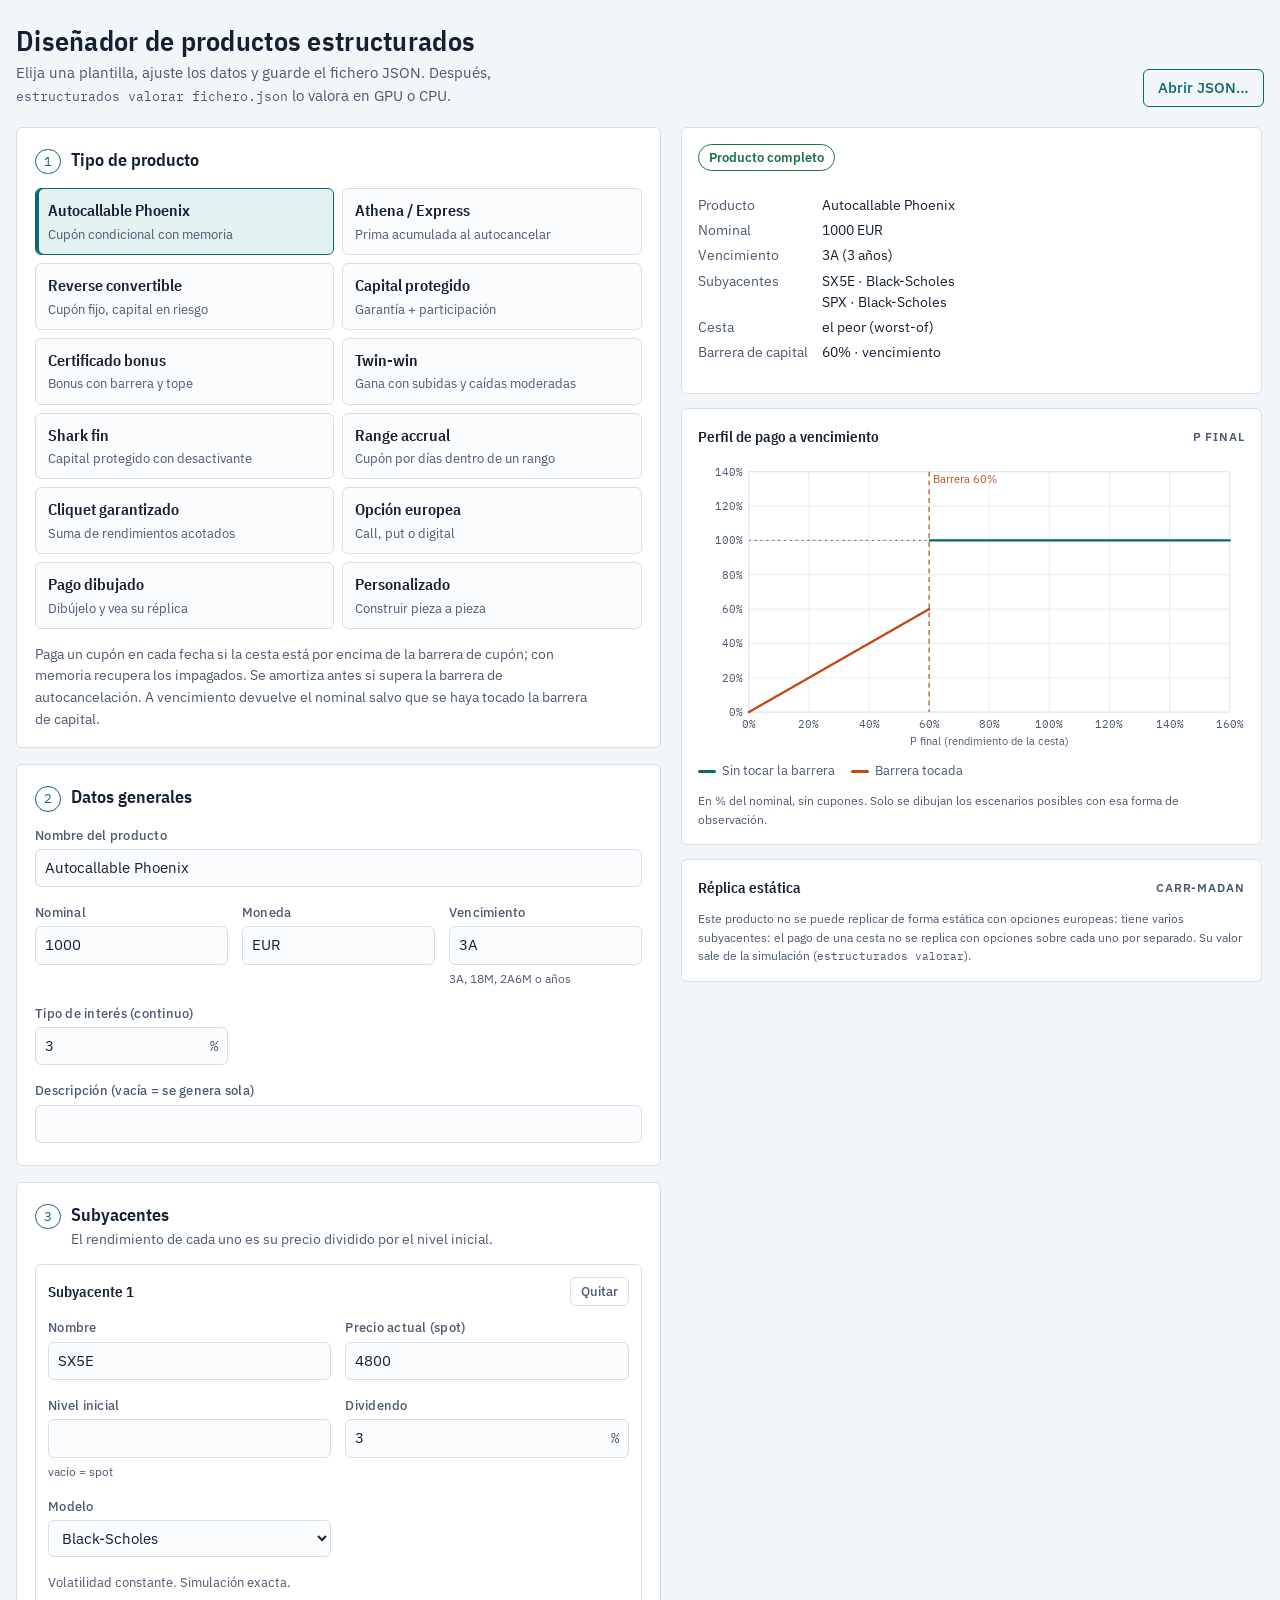
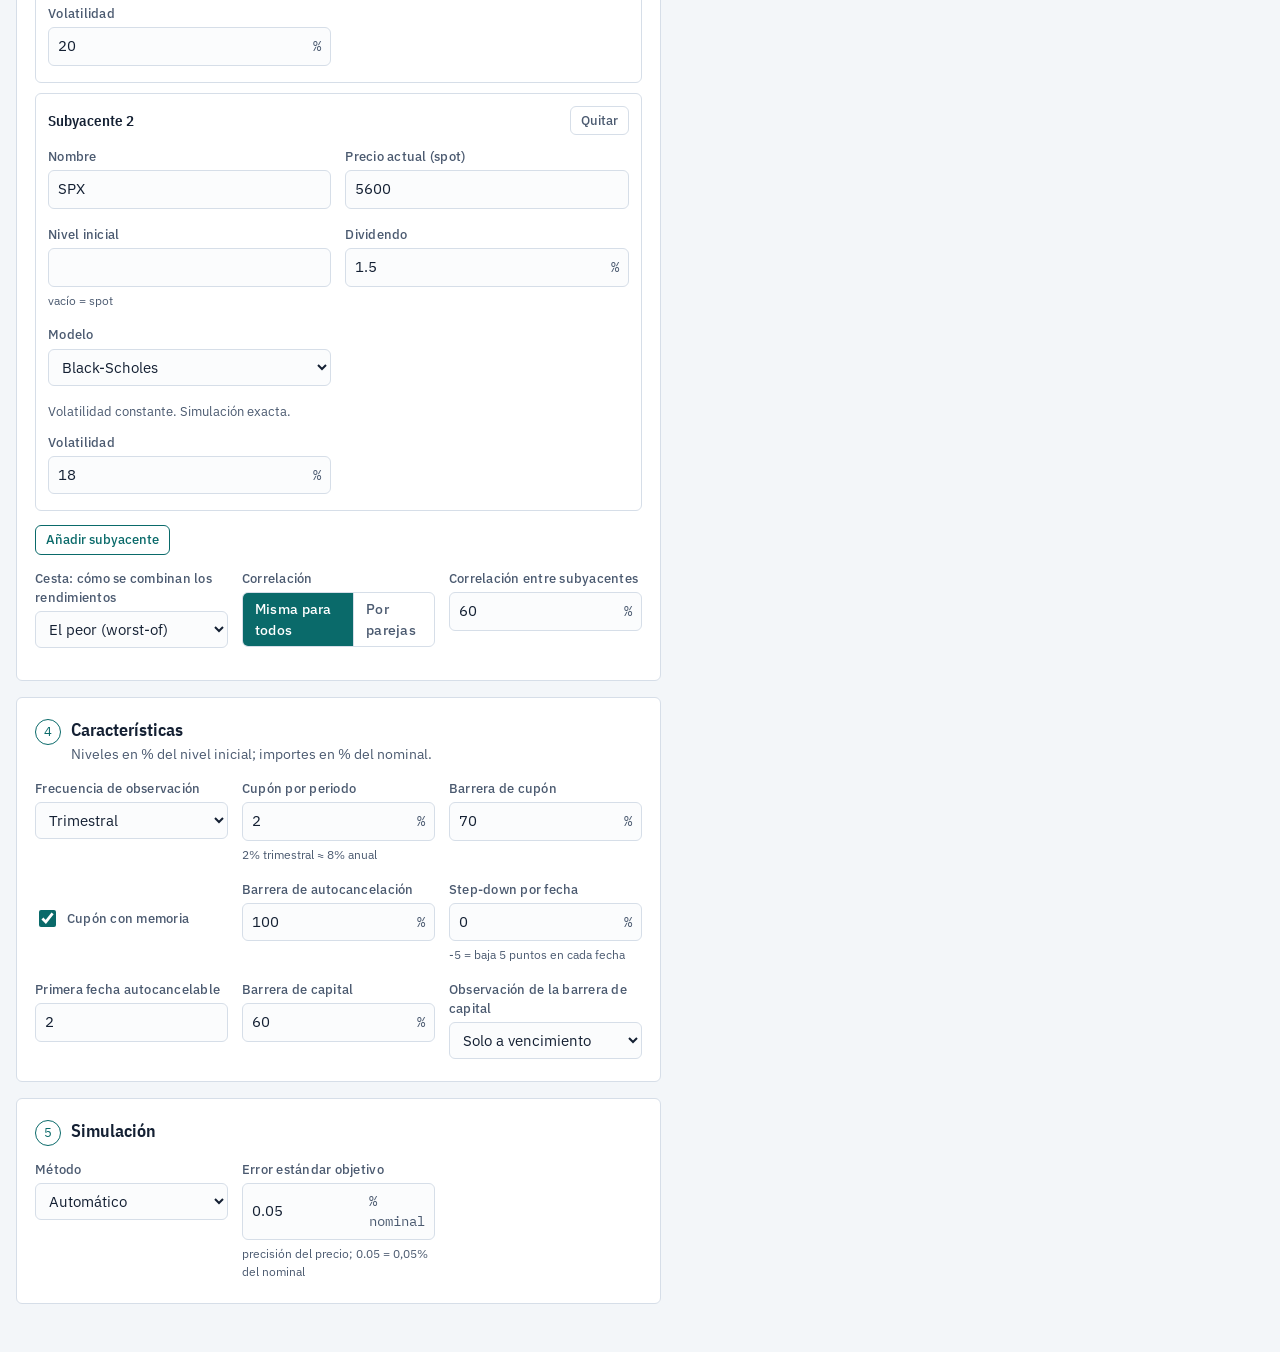
==== commit 25a9882b: "Añade pagos a medida y la réplica estática con opciones (idea de TooManyOptions) Pagos a medida en l" ====
--- a/herramientas/disenador_productos.html
+++ b/herramientas/disenador_productos.html
@@ -172,6 +172,24 @@
 .aviso-accion.ok { color: var(--ok); }
 .aviso-accion.mal { color: var(--error); }
 code { font-family: var(--fuente-datos); font-size: 0.88em; }
+/* Lienzo para dibujar el pago (plantilla "Pago dibujado") */
+.lienzo { border: 1px solid var(--regla); border-radius: var(--radio); background: var(--hoja); touch-action: none;
+          user-select: none; -webkit-user-select: none; cursor: crosshair; }
+.lienzo svg { width: 100%; height: auto; display: block; }
+.lienzo .nodo { fill: var(--hoja); stroke: var(--acento); stroke-width: 2; cursor: ns-resize; }
+.lienzo .nodo:focus { outline: none; }
+.lienzo .nodo:focus-visible { stroke: var(--tocada); stroke-width: 3.5; }
+.barra-dibujo { display: flex; flex-wrap: wrap; gap: 6px; align-items: center; }
+.barra-dibujo .etq { font-size: 0.8rem; color: var(--tinta-2); margin-right: 2px; }
+.tabla-nodos { display: grid; grid-template-columns: repeat(auto-fill, minmax(84px, 1fr)); gap: 6px; margin-top: 8px; }
+.tabla-nodos label { font-size: 0.74rem; color: var(--tinta-2); display: flex; flex-direction: column; gap: 2px; }
+.tabla-nodos input { width: 100%; border: 1px solid var(--regla); border-radius: var(--radio); background: var(--campo);
+                     padding: 4px 6px; font-variant-numeric: tabular-nums; }
+.tabla-nodos input.mal { border-color: var(--error); background: var(--error-suave); }
+details > summary { cursor: pointer; font-weight: 500; font-size: 0.9rem; }
+.replica-cab { display: flex; flex-wrap: wrap; gap: 8px; align-items: end; justify-content: space-between; }
+.replica-total { font-size: 0.95rem; }
+.replica-total strong { font-family: var(--fuente-datos); font-weight: 500; }
 @media (prefers-reduced-motion: no-preference) { .boton { transition: filter 0.15s; } }
 </style>
 </head>
@@ -229,6 +247,10 @@
         <div id="perfil"></div>
         <div class="leyenda" id="leyenda"></div>
         <p class="nota" id="nota-perfil"></p>
+      </section>
+      <section class="panel" id="panel-replica">
+        <div class="json-cab"><h3>Réplica estática</h3><span class="etiqueta-mini">Carr-Madan</span></div>
+        <div id="replica"></div>
       </section>
       <section class="panel">
         <h3>Calendario de observación</h3>
@@ -526,6 +548,9 @@
       if (t.startsWith('digital')) b.importe = pct(r.importe);
       return { amortizacion_final: [b] }; },
     describir: r => `Opción ${r.tipo_opcion} europea con strike ${pct(r.strike)}.` },
+  { id: 'dibujado', titulo: 'Pago dibujado', sub: 'Dibújelo y vea su réplica', subs: UNO, venc: '1A',
+    desc: 'Dibuje con el ratón o con el dedo el pago a vencimiento en función del rendimiento final P; los nodos se pueden arrastrar o escribir. El producto paga esa curva (unida por tramos rectos) y el panel «Réplica estática» muestra cómo construirla con un bono, el subyacente y opciones, como en TooManyOptions.',
+    preguntas: [], construir: null, describir: null },
   { id: 'personalizado', titulo: 'Personalizado', sub: 'Construir pieza a pieza', subs: DOS, venc: '3A',
     desc: 'Combine libremente calendario, patas de cupón, autocancelación, barreras y los componentes del pago final.',
     preguntas: [], construir: null, describir: null },
@@ -574,6 +599,27 @@
               { tipo: 'put_vendida', strike: 100, participacion: 100, condicion: 'barrera_tocada' }],
   };
 }
+// Pago dibujado: nodos [P, pago] en puntos porcentuales sobre una rejilla regular
+function formaEjemplo(nombre, p) {
+  switch (nombre) {
+    case 'bonus':     return p < 70 ? p : Math.max(120, Math.min(p, 150));
+    case 'mariposa':  return 100 + Math.max(0, 25 - Math.abs(p - 100));
+    case 'lineal':    return p;
+    case 'twin':      return p < 60 ? p : Math.min(100 + Math.abs(p - 100), 150);
+    case 'plano':     return 100;
+    default:          return Math.min(100 + 0.8 * Math.max(p - 100, 0), 160); // capital protegido
+  }
+}
+function rejillaDibujo(d) {
+  const r = [];
+  for (let p = d.pmin; p <= d.pmax + 1e-9; p += d.paso) r.push(Math.round(p * 1000) / 1000);
+  return r;
+}
+function dibujoInicial() {
+  const d = { paso: 5, pmin: 0, pmax: 200, amin: 0, amax: 200, suavizar: true, extrapolacion: 'constante' };
+  d.puntos = rejillaDibujo(d).map(p => [p, formaEjemplo('protegido', p)]);
+  return d;
+}
 function estadoInicial(id) {
   const p = plantilla(id);
   return {
@@ -585,6 +631,8 @@
     cesta: 'peor',
     resp: respuestasDe(p),
     pers: personalizadoInicial(),
+    dibujo: dibujoInicial(),
+    replicaStrikes: 0,
     simulacion: { metodo: 'auto', error: 0.05 },
   };
 }
@@ -699,6 +747,7 @@
 function renderCaracteristicas() {
   const p = plantilla(estado.plantilla);
   if (p.id === 'personalizado') { renderPersonalizado(); return; }
+  if (p.id === 'dibujado') { renderDibujo(); return; }
   const r = interpretarRespuestas(p);
   const html = p.preguntas.filter(q => !q.si || q.si(r)).map(q => {
     const ruta = 'resp.' + q.k, v = estado.resp[q.k];
@@ -781,6 +830,183 @@
   $('#caracteristicas').innerHTML = h;
 }
 
+// ----------------------------------------------------------------------
+// Pago dibujado
+// ----------------------------------------------------------------------
+const LZ = { W: 640, H: 340, l: 50, r: 14, t: 14, b: 34 };
+const lzX = p => { const d = estado.dibujo; return LZ.l + (LZ.W - LZ.l - LZ.r) * (p - d.pmin) / (d.pmax - d.pmin); };
+const lzY = a => { const d = estado.dibujo; return LZ.H - LZ.b - (LZ.H - LZ.t - LZ.b) * (a - d.amin) / (d.amax - d.amin); };
+function lzInv(x, y) {
+  const d = estado.dibujo;
+  return [d.pmin + (x - LZ.l) / (LZ.W - LZ.l - LZ.r) * (d.pmax - d.pmin),
+          d.amin + (LZ.H - LZ.b - y) / (LZ.H - LZ.t - LZ.b) * (d.amax - d.amin)];
+}
+function svgDibujo() {
+  const d = estado.dibujo;
+  const fx = (d.pmax - d.pmin) > 200 ? 50 : 25, fy = (d.amax - d.amin) > 200 ? 50 : 25;
+  let s = `<svg viewBox="0 0 ${LZ.W} ${LZ.H}" role="img" aria-label="Lienzo: pago a vencimiento (eje vertical, % del nominal) según el rendimiento final P (eje horizontal)">`;
+  s += `<rect x="${LZ.l}" y="${LZ.t}" width="${LZ.W - LZ.l - LZ.r}" height="${LZ.H - LZ.t - LZ.b}" fill="var(--hoja)" stroke="var(--regla)"/>`;
+  for (let p = Math.ceil(d.pmin / fx) * fx; p <= d.pmax + 1e-9; p += fx)
+    s += `<line x1="${lzX(p)}" x2="${lzX(p)}" y1="${LZ.t}" y2="${LZ.H - LZ.b}" stroke="var(--cuadricula)"/>` +
+         `<text x="${lzX(p)}" y="${LZ.H - LZ.b + 15}" text-anchor="middle" font-size="11" fill="var(--tinta-2)" font-family="var(--fuente-datos)">${p}%</text>`;
+  for (let a = Math.ceil(d.amin / fy) * fy; a <= d.amax + 1e-9; a += fy)
+    s += `<line x1="${LZ.l}" x2="${LZ.W - LZ.r}" y1="${lzY(a)}" y2="${lzY(a)}" stroke="var(--cuadricula)"/>` +
+         `<text x="${LZ.l - 6}" y="${lzY(a) + 4}" text-anchor="end" font-size="11" fill="var(--tinta-2)" font-family="var(--fuente-datos)">${a}%</text>`;
+  if (d.amin < 100 && d.amax > 100)
+    s += `<line x1="${LZ.l}" x2="${LZ.W - LZ.r}" y1="${lzY(100)}" y2="${lzY(100)}" stroke="var(--tinta-2)" stroke-dasharray="2 4"/>`;
+  if (d.pmin < 100 && d.pmax > 100)
+    s += `<line x1="${lzX(100)}" x2="${lzX(100)}" y1="${LZ.t}" y2="${LZ.H - LZ.b}" stroke="var(--tocada)" stroke-dasharray="5 4"/>` +
+         `<text x="${lzX(100) + 4}" y="${LZ.t + 12}" font-size="11" fill="var(--tocada)" font-family="var(--fuente-texto)">P0 (spot)</text>`;
+  const pts = d.puntos.filter(([, a]) => Number.isFinite(a));
+  if (pts.length) {
+    const cl = a => Math.min(Math.max(a, d.amin - 1000), d.amax + 1000);
+    s += `<polyline fill="none" stroke="var(--acento)" stroke-width="2.4" stroke-linejoin="round" points="${pts.map(([p, a]) => lzX(p).toFixed(1) + ',' + lzY(cl(a)).toFixed(1)).join(' ')}"/>`;
+  }
+  s += `<polyline id="trazo" fill="none" stroke="var(--tocada)" stroke-width="2" stroke-dasharray="1 0" points=""/>`;
+  d.puntos.forEach(([p, a], i) => {
+    if (!Number.isFinite(a) || a < d.amin - 1e-9 || a > d.amax + 1e-9) return;
+    s += `<circle class="nodo" data-i="${i}" tabindex="0" role="slider" aria-valuemin="${d.amin}" aria-valuemax="${d.amax}" aria-valuenow="${num(a)}" aria-label="Pago en P = ${num(p)}%" cx="${lzX(p).toFixed(1)}" cy="${lzY(a).toFixed(1)}" r="${d.puntos.length > 60 ? 2.6 : d.puntos.length > 30 ? 3.6 : 5}"/>`;
+  });
+  s += `<text x="${LZ.l + (LZ.W - LZ.l - LZ.r) / 2}" y="${LZ.H - 4}" text-anchor="middle" font-size="11.5" fill="var(--tinta-2)" font-family="var(--fuente-texto)">P final (100% = nivel inicial)</text>`;
+  return s + `</svg>`;
+}
+function renderDibujo() {
+  const d = estado.dibujo;
+  const forma = (id, t) => `<button type="button" class="boton secundario pequeno" data-accion="forma" data-forma="${id}">${t}</button>`;
+  let h = `<div class="barra-dibujo"><span class="etq">Empezar desde:</span>` +
+    forma('protegido', 'Capital protegido') + forma('bonus', 'Bonus') + forma('twin', 'Twin-win') +
+    forma('mariposa', 'Mariposa') + forma('lineal', 'Subyacente') + forma('plano', '100% fijo') + `</div>`;
+  h += `<div class="lienzo" id="lienzo">${svgDibujo()}</div>`;
+  h += `<p class="nota">Dibuje de izquierda a derecha; puede repasar solo un tramo y el resto no cambia. Arrastre un nodo para ajustarlo, o selecciónelo con Tab y use ↑ / ↓ (con Mayús, 5 puntos).</p>`;
+  h += `<div class="rejilla">` +
+    campo({ ruta: 'dibujo.paso', etiqueta: 'Nodos cada', tipo: 'sel', valor: d.paso, estructural: true, opciones: [[2.5, '2,5%'], [5, '5%'], [10, '10%']] }) +
+    campo({ ruta: 'dibujo.pmax', etiqueta: 'Rendimiento máximo', tipo: 'sel', valor: d.pmax, estructural: true, opciones: [[150, '150%'], [200, '200%'], [300, '300%']] }) +
+    campo({ ruta: 'dibujo.amax', etiqueta: 'Escala del pago hasta', tipo: 'sel', valor: d.amax, estructural: true, opciones: [[150, '150%'], [200, '200%'], [300, '300%'], [500, '500%']] }) +
+    campo({ ruta: 'dibujo.amin', etiqueta: 'Escala del pago desde', tipo: 'sel', valor: d.amin, estructural: true, opciones: [[0, '0%'], [-50, '-50%'], [-100, '-100%']] }) +
+    campo({ ruta: 'dibujo.extrapolacion', etiqueta: 'Más allá del último nodo', tipo: 'sel', valor: d.extrapolacion, opciones: [['constante', 'Constante'], ['lineal', 'Sigue la pendiente']] }) +
+    campo({ ruta: 'dibujo.suavizar', etiqueta: 'Suavizar el trazo', tipo: 'bool', valor: d.suavizar }) +
+    `</div>`;
+  h += `<details><summary>Escribir los valores de los nodos (% del nominal)</summary><div class="tabla-nodos">` +
+    d.puntos.map(([p, a], i) => `<label>P = ${num(p)}%<input type="text" inputmode="decimal" autocomplete="off" data-nodo="${i}" value="${Number.isFinite(a) ? num(a) : ''}"></label>`).join('') +
+    `</div></details><span class="fallo" data-fallo="dibujo.puntos"></span>`;
+  $('#caracteristicas').innerHTML = h;
+}
+function redibujarLienzo() {
+  const l = $('#lienzo');
+  if (l) l.innerHTML = svgDibujo();
+}
+// Interpolación lineal de los nodos (para cambiar la rejilla sin perder el dibujo)
+function valorDibujo(puntos, p) {
+  const v = puntos.filter(([, a]) => Number.isFinite(a));
+  if (!v.length) return 100;
+  if (p <= v[0][0]) return v[0][1];
+  for (let i = 1; i < v.length; i++)
+    if (p <= v[i][0]) return v[i - 1][1] + (v[i][1] - v[i - 1][1]) * (p - v[i - 1][0]) / (v[i][0] - v[i - 1][0]);
+  return v[v.length - 1][1];
+}
+function reajustarRejilla() {
+  const d = estado.dibujo, viejos = d.puntos.map(x => x.slice());
+  d.puntos = rejillaDibujo(d).map(p => [p, Math.round(valorDibujo(viejos, p) * 10) / 10]);
+}
+// Trazo a mano alzada -> valores de los nodos que cubre
+function aplicarTrazo(trazo) {
+  const d = estado.dibujo;
+  if (trazo.length < 2) return;
+  trazo.sort((a, b) => a[0] - b[0]);
+  const p0 = trazo[0][0], p1 = trazo[trazo.length - 1][0];
+  const sigma = Math.max(d.paso * 0.6, 1e-6);
+  for (const nodo of d.puntos) {
+    const p = nodo[0];
+    if (p < p0 - 1e-9 || p > p1 + 1e-9) continue;
+    let a;
+    if (d.suavizar) {
+      let sw = 0, sa = 0;
+      for (const [x, y] of trazo) { const w = Math.exp(-0.5 * ((x - p) / sigma) ** 2); sw += w; sa += w * y; }
+      a = sw > 0 ? sa / sw : valorDibujo(trazo, p);
+    } else a = valorDibujo(trazo, p);
+    nodo[1] = Math.round(a * 10) / 10;
+  }
+}
+let lienzoEstado = null; // {modo: 'trazo'|'nodo', trazo, i}
+function puntoLienzo(ev) {
+  const svg = $('#lienzo svg');
+  const r = svg.getBoundingClientRect();
+  return [(ev.clientX - r.left) / r.width * LZ.W, (ev.clientY - r.top) / r.height * LZ.H];
+}
+function sincronizarTablaNodos() {
+  document.querySelectorAll('[data-nodo]').forEach(inp => {
+    const a = estado.dibujo.puntos[+inp.dataset.nodo][1];
+    if (document.activeElement !== inp) inp.value = Number.isFinite(a) ? num(a) : '';
+  });
+}
+document.addEventListener('pointerdown', ev => {
+  const l = ev.target.closest && ev.target.closest('#lienzo');
+  if (!l || ev.button > 0) return;
+  ev.preventDefault();
+  l.setPointerCapture(ev.pointerId);
+  const [x, y] = puntoLienzo(ev);
+  // Se agarra el nodo más cercano si el puntero está a menos de 12 unidades de él
+  let cerca = -1, dmin = 12;
+  estado.dibujo.puntos.forEach(([p, a], i) => {
+    if (!Number.isFinite(a)) return;
+    const dd = Math.hypot(lzX(p) - x, lzY(a) - y);
+    if (dd < dmin) { dmin = dd; cerca = i; }
+  });
+  if (cerca >= 0) {
+    lienzoEstado = { modo: 'nodo', i: cerca };
+    document.querySelector(`#lienzo .nodo[data-i="${cerca}"]`)?.focus();
+    return;
+  }
+  lienzoEstado = { modo: 'trazo', trazo: [lzInv(x, y)], pantalla: [[x, y]] };
+});
+document.addEventListener('pointermove', ev => {
+  if (!lienzoEstado) return;
+  const d = estado.dibujo;
+  const [x, y] = puntoLienzo(ev);
+  if (lienzoEstado.modo === 'nodo') {
+    const [, a] = lzInv(x, y);
+    d.puntos[lienzoEstado.i][1] = Math.round(Math.min(Math.max(a, d.amin), d.amax) * 2) / 2;
+    redibujarLienzo();
+    sincronizarTablaNodos();
+    actualizar();
+    return;
+  }
+  const [p, a] = lzInv(x, y);
+  if (p < d.pmin - 1 || p > d.pmax + 1) return;
+  lienzoEstado.trazo.push([Math.min(Math.max(p, d.pmin), d.pmax), Math.min(Math.max(a, d.amin), d.amax)]);
+  lienzoEstado.pantalla.push([x, y]);
+  const t = $('#trazo');
+  if (t) t.setAttribute('points', lienzoEstado.pantalla.map(([u, w]) => u.toFixed(1) + ',' + w.toFixed(1)).join(' '));
+});
+const finTrazo = () => {
+  if (!lienzoEstado) return;
+  const e = lienzoEstado;
+  lienzoEstado = null;
+  if (e.modo === 'trazo') aplicarTrazo(e.trazo);
+  redibujarLienzo();
+  sincronizarTablaNodos();
+  actualizar();
+  if (e.modo === 'nodo') document.querySelector(`#lienzo .nodo[data-i="${e.i}"]`)?.focus();
+};
+document.addEventListener('pointerup', finTrazo);
+document.addEventListener('pointercancel', finTrazo);
+document.addEventListener('keydown', ev => {
+  const nodo = ev.target.closest && ev.target.closest('#lienzo .nodo');
+  if (!nodo || (ev.key !== 'ArrowUp' && ev.key !== 'ArrowDown')) return;
+  ev.preventDefault();
+  const d = estado.dibujo, i = +nodo.dataset.i, paso = ev.shiftKey ? 5 : 1;
+  const a = d.puntos[i][1] + (ev.key === 'ArrowUp' ? paso : -paso);
+  d.puntos[i][1] = Math.min(Math.max(a, d.amin), d.amax);
+  redibujarLienzo();
+  sincronizarTablaNodos();
+  actualizar();
+  document.querySelector(`#lienzo .nodo[data-i="${i}"]`)?.focus();
+});
+function construirDibujado() {
+  const d = estado.dibujo;
+  return { amortizacion_final: [{ tipo: 'curva', puntos: d.puntos.map(([p, a]) => [pct(p), pct(a)]), extrapolacion: d.extrapolacion }] };
+}
+
 function renderSimulacion() {
   const s = estado.simulacion;
   $('#simulacion').innerHTML =
@@ -878,7 +1104,10 @@
 
   // Características
   let nobs = 1;
-  if (p.id === 'personalizado') {
+  if (p.id === 'dibujado') {
+    const malos = estado.dibujo.puntos.filter(([, a]) => !Number.isFinite(a) || a < -100000 || a > 100000);
+    if (malos.length) fallo('dibujo.puntos', `Hay ${malos.length} ${malos.length === 1 ? 'nodo' : 'nodos'} sin un número válido (P = ${malos.slice(0, 4).map(x => num(x[0]) + '%').join(', ')}${malos.length > 4 ? '…' : ''}).`);
+  } else if (p.id === 'personalizado') {
     const s = estado.pers;
     nobs = Number.isFinite(T) ? Math.max(1, Math.ceil(T * frecuenciaPorAnio(s.frecuencia) - 1e-6)) : 1;
     s.cupones.forEach((cu, i) => {
@@ -951,6 +1180,11 @@
   const doc = { formato: 'producto-estructurado/1', plantilla: p.id, nombre: String(g.nombre).trim() || p.titulo };
   let secciones, descAuto = '';
   if (p.id === 'personalizado') secciones = construirPersonalizado();
+  else if (p.id === 'dibujado') {
+    secciones = construirDibujado();
+    const d = estado.dibujo;
+    descAuto = `Pago a vencimiento dibujado: ${d.puntos.length} nodos entre ${pct(d.pmin)} y ${pct(d.pmax)} de rendimiento final, unidos por tramos rectos.`;
+  }
   else { const r = interpretarRespuestas(p); secciones = p.construir(r); descAuto = p.describir(r); }
   const desc = String(g.descripcion).trim() || descAuto;
   if (desc) doc.descripcion = desc;
@@ -983,7 +1217,8 @@
   }
   Object.assign(doc, secciones);
   doc.simulacion = { metodo: estado.simulacion.metodo, error_objetivo: pct(leerNumero(estado.simulacion.error)) };
-  doc._disenador = { version: 1, estado };
+  const { replicaStrikes, ...guardado } = estado; // la vista de la réplica no forma parte del producto
+  doc._disenador = { version: 1, estado: guardado };
   return doc;
 }
 
@@ -1085,13 +1320,35 @@
                 suelo: b.suelo != null ? fr(b.suelo) : (b.tipo === 'cliquet' ? fr(b.suelo_global ?? 0) : -Infinity),
                 techo: b.techo != null ? fr(b.techo) : (b.tipo === 'cliquet' && b.techo_global != null ? fr(b.techo_global) : Infinity) };
     if (b.tipo === 'put_vendida') { o.tipo = 'put'; o.part = -o.part / o.strike; }
+    if (b.tipo === 'curva') { o.nodos = (b.puntos || []).map(([x, y]) => [fr(x), fr(y)]); o.ext = b.extrapolacion || 'constante'; }
     if (b.tipo === 'cliquet') { o.suelo = fr(b.suelo_global ?? 0); o.techo = b.techo_global != null ? fr(b.techo_global) : Infinity; }
     return o;
   });
   const ki = doc.barrera_capital ? { nivel: fr(doc.barrera_capital.nivel), obs: doc.barrera_capital.observacion || 'vencimiento' } : null;
   const ko = doc.barrera_desactivante ? { nivel: fr(doc.barrera_desactivante.nivel), importe: fr(doc.barrera_desactivante.importe ?? '100%') } : null;
+  const pMaxCurva = Math.max(0, ...bloques.filter(b => b.tipo === 'curva' && b.nodos.length).map(b => b.nodos[b.nodos.length - 1][0]));
   return { T, filas, bloques, ki, ko, medio: !Array.isArray(am) && am && am.rendimiento === 'medio',
-           cliquet: bloques.some(b => b.tipo === 'cliquet'), conCupones: patas.length > 0, conAc: !!ac };
+           cliquet: bloques.some(b => b.tipo === 'cliquet'), conCupones: patas.length > 0, conAc: !!ac, pMaxCurva,
+           patas, fechas, n_sub: (doc.subyacentes || []).length };
+}
+// Curva por puntos (con saltos si dos nodos comparten P): lineal entre nodos
+function evalCurva(b, P) {
+  const n = b.nodos;
+  if (!n.length) return 0;
+  const lin = b.ext === 'lineal' && n.length > 1;
+  if (P < n[0][0]) {
+    if (!lin) return n[0][1];
+    let j = 1; while (j < n.length && n[j][0] === n[0][0]) j++;
+    return j < n.length ? n[0][1] + (n[j][1] - n[0][1]) / (n[j][0] - n[0][0]) * (P - n[0][0]) : n[0][1];
+  }
+  let i = 0;
+  while (i + 1 < n.length && n[i + 1][0] <= P) i++;
+  if (i === n.length - 1) {
+    if (!lin) return n[i][1];
+    let j = i - 1; while (j >= 0 && n[j][0] === n[i][0]) j--;
+    return j >= 0 ? n[i][1] + (n[i][1] - n[j][1]) / (n[i][0] - n[j][0]) * (P - n[i][0]) : n[i][1];
+  }
+  return n[i][1] + (n[i + 1][1] - n[i][1]) / (n[i + 1][0] - n[i][0]) * (P - n[i][0]);
 }
 function amortizacion(bloques, P, tocada) {
   let A = 0;
@@ -1106,6 +1363,7 @@
       case 'digital': if (P >= b.strike) A += b.importe; break;
       case 'digital_put': if (P < b.strike) A += b.importe; break;
       case 'cliquet': A += b.part * Math.min(Math.max(0, b.suelo), b.techo); break;
+      case 'curva': A += evalCurva(b, P); break;
     }
   }
   return A;
@@ -1115,7 +1373,7 @@
   const caja = $('#perfil');
   if (!v || !v.bloques.length) { caja.innerHTML = '<p class="nota">Sin pago a vencimiento.</p>'; $('#leyenda').innerHTML = ''; $('#nota-perfil').textContent = ''; return; }
   const W = 560, H = 300, m = { l: 52, r: 16, t: 14, b: 40 };
-  const xMax = Math.max(1.6, v.ko ? v.ko.nivel + 0.2 : 0);
+  const xMax = Math.max(1.6, v.ko ? v.ko.nivel + 0.2 : 0, v.pMaxCurva ? Math.ceil(v.pMaxCurva * 5) / 5 : 0);
   const dos = !!v.ki, tol = 1e-9;
   const series = [{ tocada: false, color: 'var(--acento)', nombre: dos ? 'Sin tocar la barrera' : 'Amortización' }];
   if (dos) series.push({ tocada: true, color: 'var(--tocada)', nombre: 'Barrera tocada' });
@@ -1187,6 +1445,168 @@
   $('#nota-perfil').textContent = notas.join(' ');
 }
 
+// ----------------------------------------------------------------------
+// Réplica estática (Carr-Madan): bono + subyacente + puts + calls + digitales
+// ----------------------------------------------------------------------
+function erfc_(x) { // Numerical Recipes (error relativo < 1.2e-7)
+  const z = Math.abs(x), t = 1 / (1 + 0.5 * z);
+  const r = t * Math.exp(-z * z - 1.26551223 + t * (1.00002368 + t * (0.37409196 + t * (0.09678418 + t * (-0.18628806 +
+            t * (0.27886807 + t * (-1.13520398 + t * (1.48851587 + t * (-0.82215223 + t * 0.17087277)))))))));
+  return x >= 0 ? r : 2 - r;
+}
+const Ncdf = x => 0.5 * erfc_(-x / Math.SQRT2);
+function bsOpcion(call, S, K, T, r, q, s) {
+  const F = S * Math.exp((r - q) * T), df = Math.exp(-r * T), sv = s * Math.sqrt(T);
+  if (sv <= 0) return df * Math.max(call ? F - K : K - F, 0);
+  const d1 = (Math.log(F / K) + 0.5 * sv * sv) / sv, d2 = d1 - sv;
+  return call ? df * (F * Ncdf(d1) - K * Ncdf(d2)) : df * (K * Ncdf(-d2) - F * Ncdf(-d1));
+}
+function bsDigital(call, S, K, T, r, q, s) {
+  const F = S * Math.exp((r - q) * T), df = Math.exp(-r * T), sv = s * Math.sqrt(T);
+  if (sv <= 0) return df * ((call ? F >= K : F < K) ? 1 : 0);
+  const d2 = (Math.log(F / K) - 0.5 * sv * sv) / sv;
+  return df * Ncdf(call ? d2 : -d2);
+}
+function motivoNoReplicable(doc, v) {
+  if (v.n_sub !== 1) return 'tiene varios subyacentes: el pago de una cesta no se replica con opciones sobre cada uno por separado';
+  if (doc.autocancelacion) return 'es autocancelable: lo que paga depende de la trayectoria';
+  if (doc.barrera_desactivante) return 'tiene barrera desactivante: depende de la trayectoria';
+  if (v.ki && v.ki.obs !== 'vencimiento' && v.bloques.some(b => b.cond !== 'siempre'))
+    return 'la barrera de capital no se observa solo a vencimiento: depende de la trayectoria';
+  if (v.medio) return 'el rendimiento final es una media de fechas: depende de la trayectoria';
+  if (v.cliquet) return 'incluye un cliquet: depende de cada periodo';
+  for (const c of v.patas) {
+    if (c.tipo === 'rango') return 'tiene un cupón range accrual (una digital por día)';
+    if (c.tipo === 'condicional' && c.memoria) return 'tiene cupones con memoria: cada pago depende de los anteriores';
+  }
+  return '';
+}
+// Perfil lineal a trozos exacto de A(P) (con la barrera observada a vencimiento)
+function perfilExacto(v) {
+  const g = P => amortizacion(v.bloques, P, v.ki ? P <= v.ki.nivel : false);
+  let nodos = [];
+  const add = x => { if (Number.isFinite(x) && Math.abs(x) < 1e20 && x > 0) nodos.push(x); };
+  for (const b of v.bloques) {
+    if (b.tipo === 'curva') b.nodos.forEach(([x]) => add(x));
+    else { add(b.strike); add(b.suelo); add(b.techo); }
+  }
+  if (v.ki && v.bloques.some(b => b.cond !== 'siempre')) add(v.ki.nivel);
+  nodos.sort((a, b) => a - b);
+  nodos = nodos.filter((x, i) => i === 0 || x - nodos[i - 1] > 1e-12);
+  const recta = (a, b, x) => { const x1 = a + 0.25 * (b - a), x2 = a + 0.75 * (b - a), y1 = g(x1), y2 = g(x2); return y2 + (y2 - y1) / (x2 - x1) * (x - x2); };
+  const pend = (a, b) => { const x1 = a + 0.25 * (b - a), x2 = a + 0.75 * (b - a); return (g(x2) - g(x1)) / (x2 - x1); };
+  if (!nodos.length) { const y = g(1); return { nodos: [{ p: 1, izq: y, der: y }], pIzq: pend(0.5, 1.5), pDer: pend(0.5, 1.5), g }; }
+  const f = { nodos: [], g };
+  nodos.forEach((x, k) => {
+    const a = k === 0 ? 0 : nodos[k - 1], b = k + 1 < nodos.length ? nodos[k + 1] : x + Math.max(1, x); // P ≥ 0
+    f.nodos.push({ p: x, izq: recta(a, x, x), der: recta(x, b, x) });
+  });
+  f.pIzq = pend(0, nodos[0]);
+  f.pDer = pend(nodos[nodos.length - 1], nodos[nodos.length - 1] + Math.max(1, nodos[nodos.length - 1]));
+  return f;
+}
+function interpolarPerfil(g, nodos) {
+  const f = { nodos: nodos.map(x => { const y = g(x); return { p: x, izq: y, der: y }; }), g };
+  const n = f.nodos;
+  f.pIzq = n.length > 1 ? (n[1].izq - n[0].der) / (n[1].p - n[0].p) : 0;
+  f.pDer = n.length > 1 ? (n[n.length - 1].izq - n[n.length - 2].der) / (n[n.length - 1].p - n[n.length - 2].p) : 0;
+  return f;
+}
+function pendienteTras(f, i) { return i + 1 < f.nodos.length ? (f.nodos[i + 1].izq - f.nodos[i].der) / (f.nodos[i + 1].p - f.nodos[i].p) : f.pDer; }
+function descomponerPerfil(f, P0) {
+  const d = { P0, base: 0, pend: 0, puts: [], calls: [], dputs: [], dcalls: [] };
+  let ult = -1, enNodo = -1;
+  f.nodos.forEach((n, i) => { if (n.p < P0) ult = i; if (n.p === P0) enNodo = i; });
+  d.pend = ult < 0 ? f.pIzq : pendienteTras(f, ult);
+  if (enNodo >= 0) d.base = f.nodos[enNodo].izq;
+  else if (ult < 0) d.base = f.nodos[0].izq + f.pIzq * (P0 - f.nodos[0].p);
+  else d.base = f.nodos[ult].der + pendienteTras(f, ult) * (P0 - f.nodos[ult].p);
+  const tol = 1e-11;
+  f.nodos.forEach((n, k) => {
+    const ds = pendienteTras(f, k) - (k === 0 ? f.pIzq : pendienteTras(f, k - 1)), J = n.der - n.izq;
+    if (n.p < P0) { if (Math.abs(ds) > tol) d.puts.push([n.p, ds]); if (Math.abs(J) > tol) d.dputs.push([n.p, -J]); }
+    else { if (Math.abs(ds) > tol) d.calls.push([n.p, ds]); if (Math.abs(J) > tol) d.dcalls.push([n.p, J]); }
+  });
+  return d;
+}
+function replicaEn(d, P) {
+  let y = d.base + d.pend * (P - d.P0);
+  for (const [k, w] of d.puts) y += w * Math.max(k - P, 0);
+  for (const [k, w] of d.calls) y += w * Math.max(P - k, 0);
+  for (const [k, w] of d.dputs) if (P < k) y += w;
+  for (const [k, w] of d.dcalls) if (P >= k) y += w;
+  return y;
+}
+function dibujarReplica(doc, v) {
+  const caja = $('#replica');
+  if (!v) { caja.innerHTML = '<p class="nota">Complete los datos para ver la réplica.</p>'; return; }
+  const motivo = motivoNoReplicable(doc, v);
+  if (motivo) {
+    caja.innerHTML = `<p class="nota">Este producto no se puede replicar de forma estática con opciones europeas: ${esc(motivo)}. Su valor sale de la simulación (<code>estructurados valorar</code>).</p>`;
+    return;
+  }
+  const sub = doc.subyacentes[0], sp = estado.subyacentes[0];
+  const nivel = leerNumero(sp.nivel_inicial), spot = leerNumero(sp.spot);
+  const P0 = Number.isFinite(nivel) && nivel > 0 ? spot / nivel : 1;
+  const exacto = perfilExacto(v), g = exacto.g;
+  const paso = +estado.replicaStrikes || 0;
+  let f = exacto, metodo = 'Exacta: el pago es lineal a trozos y basta con opciones en sus nodos.';
+  if (paso > 0) {
+    const nodos = [];
+    for (let k = 1; k * paso <= 3 + 1e-9; k++) nodos.push(Math.round(k * paso * 1e6) / 1e6);
+    f = interpolarPerfil(g, nodos);
+    // Más allá de los strikes extremos, la pendiente local del pago (opción en ese strike)
+    const b = nodos[nodos.length - 1], a = nodos[0], hb = 1e-4 * Math.max(1, b), ha = Math.min(1e-4, a / 2);
+    f.pDer = (g(b + hb) - g(b)) / hb;
+    f.pIzq = (g(a) - g(a - ha)) / ha;
+    metodo = `Solo con strikes cada ${pct(paso * 100)} (como los que cotizan): aproximada.`;
+  }
+  const d = descomponerPerfil(f, P0);
+  // Valor con Black-Scholes si el modelo lo es
+  const T = v.T, r = fr(doc.mercado.tipo_interes), q = fr(sub.dividendos);
+  const bs = sub.modelo.tipo === 'black_scholes' ? fr(sub.modelo.volatilidad) : null;
+  const filas = [];
+  const linea = (inst, k, w, valor) => filas.push({ inst, k, w, valor });
+  const efectivo = d.base - d.pend * d.P0;
+  if (Math.abs(efectivo) > 1e-12) linea('Bono cupón cero', null, efectivo, bs != null ? efectivo * Math.exp(-r * T) : null);
+  if (Math.abs(d.pend) > 1e-12) linea('Subyacente', null, d.pend, bs != null ? d.pend * P0 * Math.exp(-q * T) : null);
+  for (const [k, w] of d.puts) linea('Put', k, w, bs != null ? w * bsOpcion(false, P0, k, T, r, q, bs) : null);
+  for (const [k, w] of d.calls) linea('Call', k, w, bs != null ? w * bsOpcion(true, P0, k, T, r, q, bs) : null);
+  for (const [k, w] of d.dputs) linea('Digital put', k, w, bs != null ? w * bsDigital(false, P0, k, T, r, q, bs) : null);
+  for (const [k, w] of d.dcalls) linea('Digital call', k, w, bs != null ? w * bsDigital(true, P0, k, T, r, q, bs) : null);
+  // Cupones (bonos y digitales en su fecha)
+  let nCup = 0, vCup = 0;
+  for (const c of v.patas) {
+    v.fechas.forEach((t, j) => {
+      const dt = t - (j ? v.fechas[j - 1] : 0);
+      const imp = c.importe != null ? fr(c.importe) : fr(c.tasa_anual) * dt;
+      if (!imp) return;
+      nCup++;
+      if (bs != null) vCup += c.tipo === 'condicional' ? imp * bsDigital(true, P0, fr(c.barrera), t, r, q, bs) : imp * Math.exp(-r * t);
+    });
+  }
+  // Error del pago a vencimiento
+  let emax = 0;
+  const pHi = Math.max(3, (exacto.nodos[exacto.nodos.length - 1] || { p: 1 }).p * 1.2);
+  for (let i = 0; i <= 600; i++) { const P = pHi * i / 600; emax = Math.max(emax, Math.abs(replicaEn(d, P) - g(P))); }
+  const opciones = [[0, 'En los nodos del pago (exacta)'], [0.01, 'Cada 1%'], [0.025, 'Cada 2,5%'], [0.05, 'Cada 5%'], [0.1, 'Cada 10%']];
+  let h = `<div class="replica-cab"><div class="campo"><label for="strikes-replica">Strikes disponibles</label><div class="entrada"><select id="strikes-replica">` +
+    opciones.map(([x, t]) => `<option value="${x}"${x === paso ? ' selected' : ''}>${t}</option>`).join('') + `</select></div></div>`;
+  if (bs != null) {
+    const total = filas.reduce((s, x) => s + x.valor, 0) + vCup;
+    h += `<p class="replica-total">Valor ≈ <strong>${pct(Math.round(total * 1e6) / 1e4)}</strong> del nominal</p>`;
+  }
+  h += `</div><p class="nota">${esc(metodo)} Desarrollo alrededor del spot (P0 = ${pct(Math.round(P0 * 1e4) / 100)}); pesos en % del nominal por cada 100% de pago.</p>`;
+  h += `<div class="tabla"><table><thead><tr><th>Instrumento</th><th>Strike (P)</th><th>Peso</th>${bs != null ? '<th>Valor</th>' : ''}</tr></thead><tbody>` +
+    filas.map(x => `<tr><td>${x.inst}</td><td class="num">${x.k == null ? '—' : pct(Math.round(x.k * 1e6) / 1e4)}</td><td class="num">${pct(Math.round(x.w * 1e6) / 1e4)}</td>${bs != null ? `<td class="num">${pct(Math.round(x.valor * 1e6) / 1e4)}</td>` : ''}</tr>`).join('') +
+    (nCup ? `<tr><td>Cupones (${nCup} pagos)</td><td class="num">—</td><td class="num">bonos / digitales</td>${bs != null ? `<td class="num">${pct(Math.round(vCup * 1e6) / 1e4)}</td>` : ''}</tr>` : '') +
+    `</tbody></table></div>`;
+  h += `<p class="nota">${emax < 1e-9 ? 'La cartera reproduce exactamente el pago a vencimiento.' : `Error máximo del pago a vencimiento: ${pct(Math.round(emax * 1e6) / 1e4)} del nominal (P entre 0% y ${pct(Math.round(pHi * 100))}).`} ` +
+    (bs != null ? 'Valor con Black-Scholes y los datos del subyacente.' : 'Para valorarla con el modelo del subyacente o con precios de mercado: <code>estructurados replicar fichero.json</code> (opción <code>--cadena</code>).') + `</p>`;
+  caja.innerHTML = h;
+  $('#strikes-replica').addEventListener('change', e => { estado.replicaStrikes = +e.target.value; actualizar(); $('#strikes-replica')?.focus(); });
+}
+
 function dibujarCalendario(v) {
   const caja = $('#calendario');
   if (!v) { caja.innerHTML = '<p class="nota" style="padding:8px">Indique un vencimiento válido.</p>'; return; }
@@ -1238,6 +1658,7 @@
   const v = err.size ? null : vistaDe(docActual);
   dibujarResumen(docActual, v || vistaDe(docActual));
   dibujarPerfil(v);
+  dibujarReplica(docActual, v);
   dibujarCalendario(v || vistaDe(docActual));
   $('#json').textContent = serializar(docActual) + '\n';
 }
@@ -1248,6 +1669,7 @@
     return (sub ? `Subyacente ${+sub[1] + 1} · ` : '') + e.textContent;
   }
   if (ruta === 'correlacion.matriz') return 'Correlación';
+  if (ruta === 'dibujo.puntos') return 'Pago dibujado';
   if (ruta.startsWith('correlacion.parejas')) return 'Correlación por parejas';
   return ruta;
 }
@@ -1259,6 +1681,13 @@
 form.addEventListener('submit', e => e.preventDefault());
 form.addEventListener('input', e => {
   const t = e.target;
+  if (t.dataset && t.dataset.nodo != null) {
+    estado.dibujo.puntos[+t.dataset.nodo][1] = leerNumero(t.value);
+    t.classList.toggle('mal', !Number.isFinite(leerNumero(t.value)));
+    redibujarLienzo();
+    actualizar();
+    return;
+  }
   if (!t.dataset || !t.dataset.ruta) return;
   if (t.dataset.estructural) return; // se trata en 'change'
   const valor = t.type === 'checkbox' ? t.checked : t.value;
@@ -1291,6 +1720,14 @@
     $(`#c-subyacentes-${m[1]}-modelo`)?.focus();
     return;
   }
+  if (t.dataset.ruta.startsWith('dibujo.') && t.dataset.estructural) {
+    const d = estado.dibujo, id = t.id;
+    for (const k of ['paso', 'pmax', 'amax', 'amin']) d[k] = +d[k];
+    if (t.dataset.ruta === 'dibujo.paso' || t.dataset.ruta === 'dibujo.pmax') reajustarRejilla();
+    renderDibujo(); actualizar();
+    document.getElementById(id)?.focus();
+    return;
+  }
   if (t.dataset.estructural) {
     const id = t.id;
     if (t.dataset.ruta.startsWith('pers.')) renderPersonalizado(); else renderCaracteristicas();
@@ -1310,6 +1747,13 @@
     estado.subyacentesTocados = true;
     renderSubyacentes(); actualizar(); return;
   }
+  if (b.dataset.accion === 'forma') {
+    const d = estado.dibujo, f = b.dataset.forma;
+    d.puntos = rejillaDibujo(d).map(p => [p, Math.round(formaEjemplo(f, p) * 10) / 10]);
+    if (f === 'twin' || f === 'mariposa') d.extrapolacion = 'constante';
+    renderDibujo(); actualizar(); return;
+  }
+  if (b.dataset.accion === 'strikes-replica') return;
   switch (b.dataset.accion) {
     case 'anadir-cupon': s.cupones.push({ tipo: 'fijo', importe: 1, tasa: 4, barrera: 80, memoria: false, inf: 90, sup: 110 }); break;
     case 'quitar-cupon': s.cupones.splice(+b.dataset.i, 1); break;
@@ -1414,7 +1858,7 @@
         aviso('Este fichero no se creó con el diseñador: ábralo con un editor de texto o compruébelo con «estructurados mostrar».', 'mal');
         return;
       }
-      estado = Object.assign(estadoInicial(guardado.plantilla), guardado);
+      estado = Object.assign(estadoInicial(guardado.plantilla), guardado, { replicaStrikes: 0 });
       renderTodo();
       aviso('Abierto ' + f.name + '.', 'ok');
     } catch (err) {
